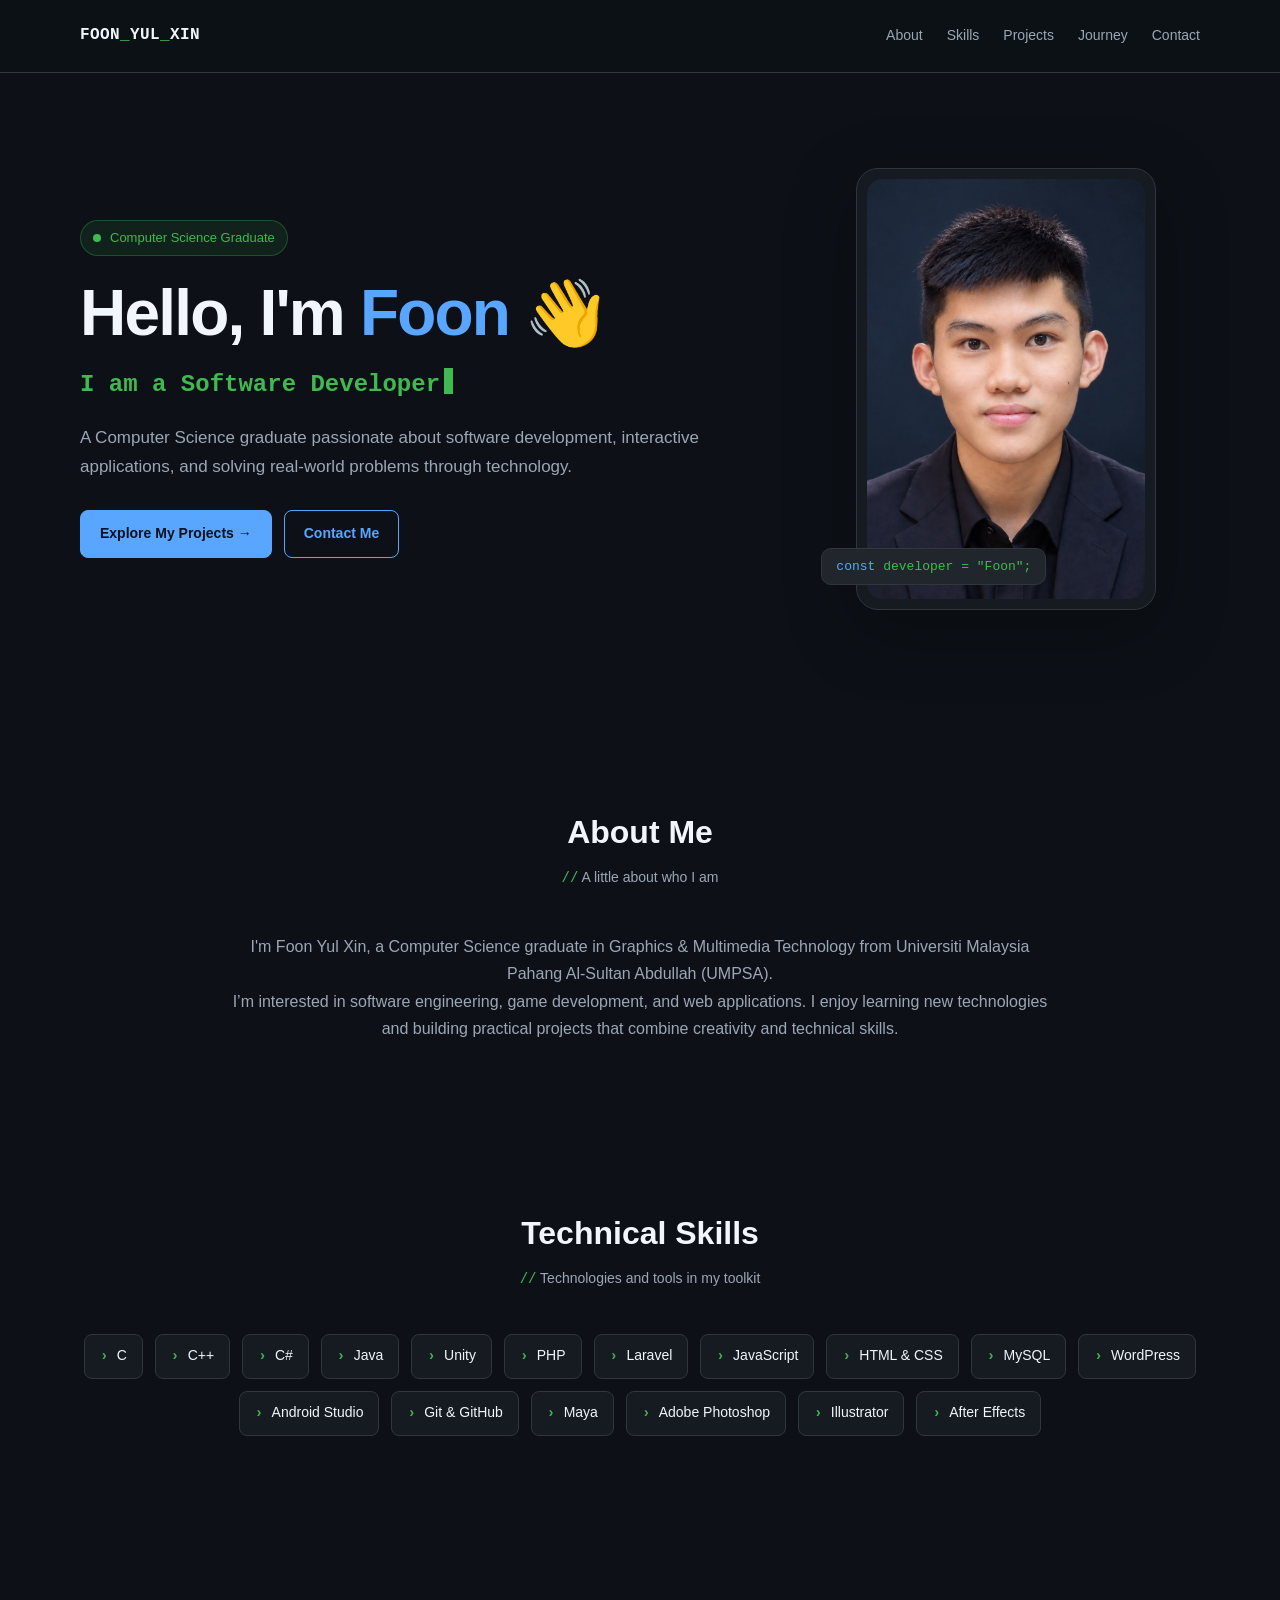
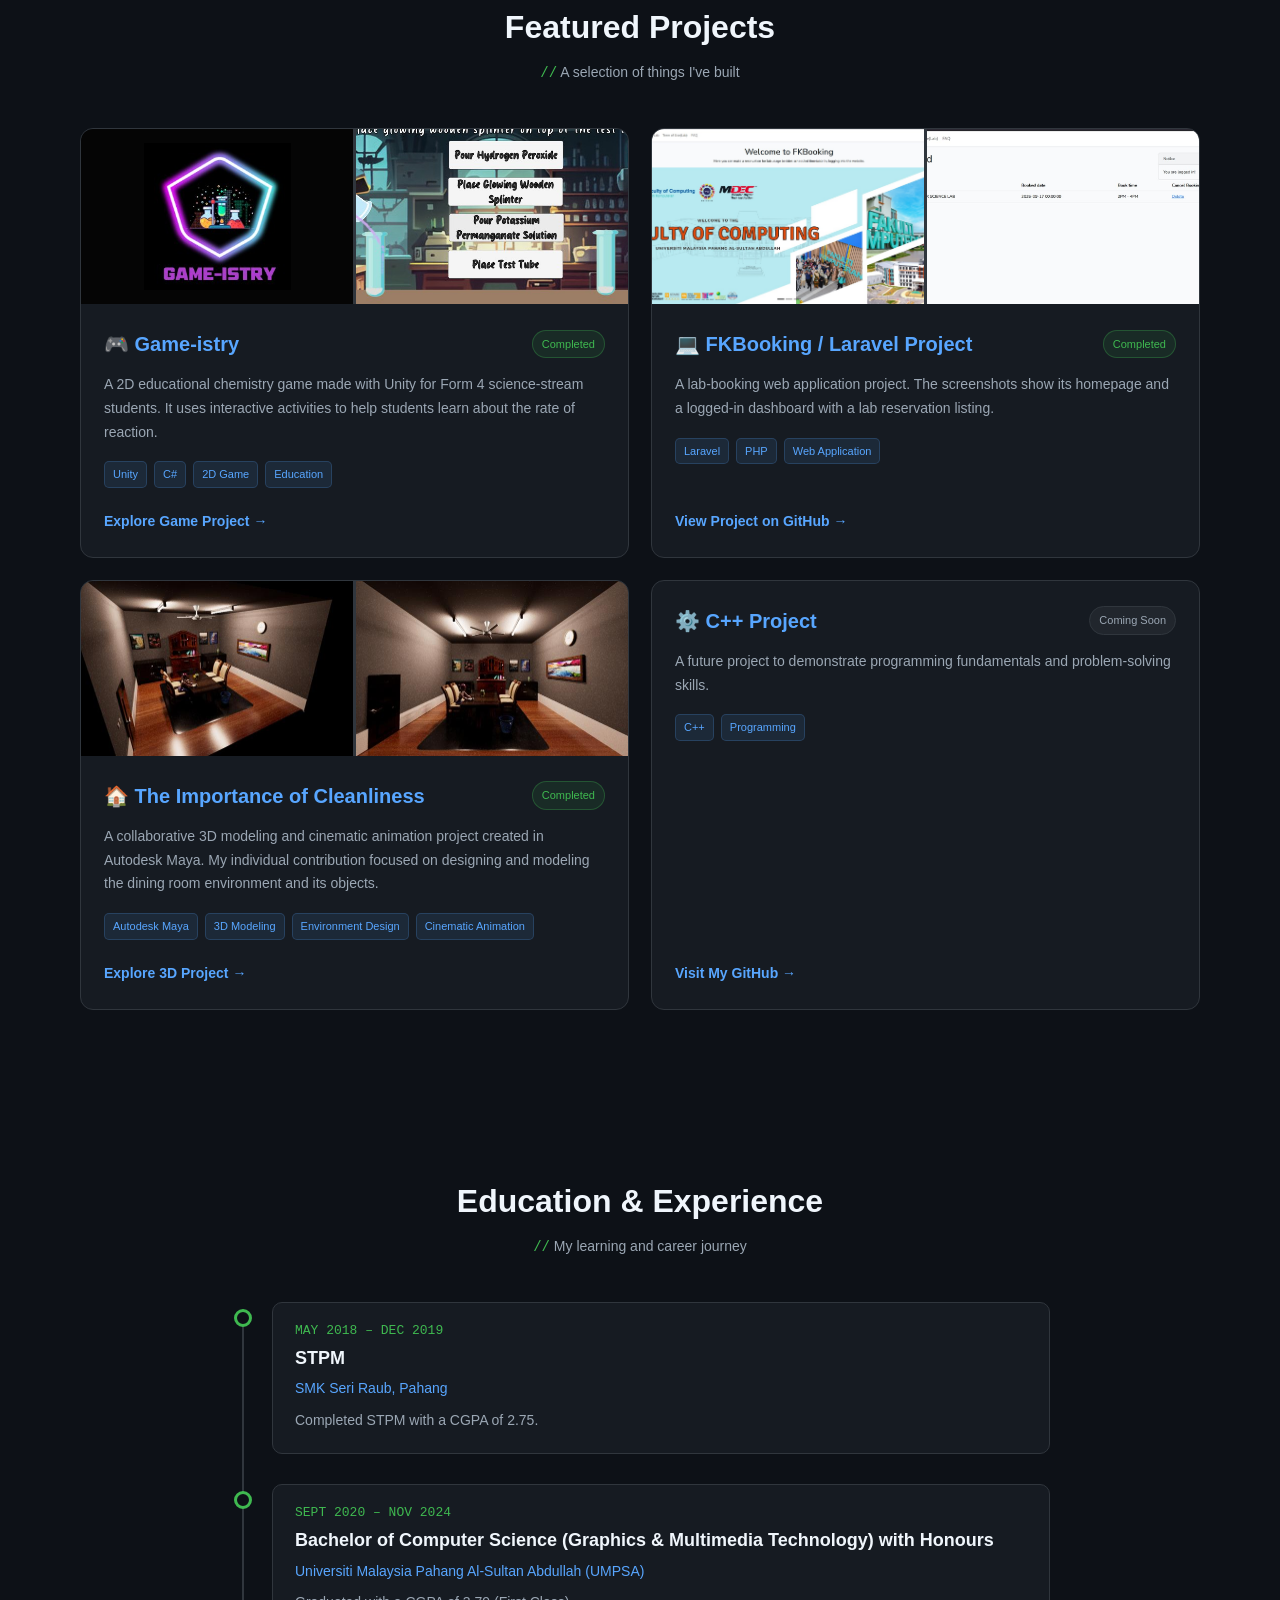
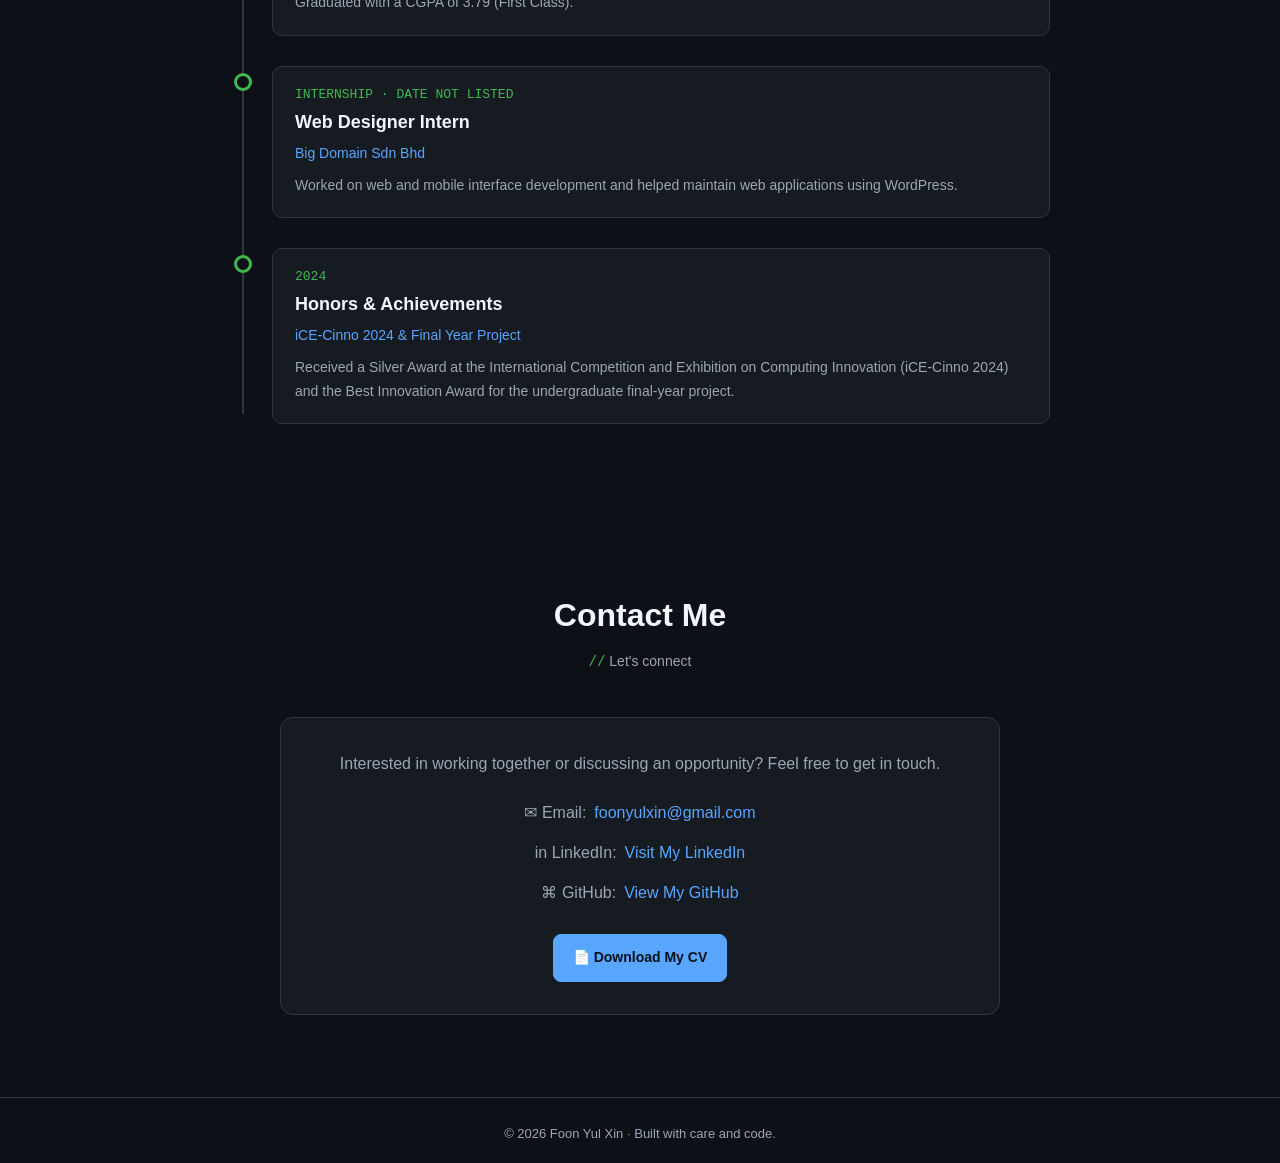
==== index.html @ 4bbe4301 "Add files via upload" ====
<!DOCTYPE html>
<html lang="en">
<head>
  <meta charset="UTF-8">
  <meta name="viewport" content="width=device-width, initial-scale=1.0">
  <meta name="description" content="Foon Yul Xin's portfolio: software development, web applications, and game development projects.">
  <meta name="theme-color" content="#0D1117">
  <title>Foon Yul Xin | Developer Portfolio</title>
  <link rel="stylesheet" href="styles.css">
</head>
<body>
<header>
  <div class="wrap nav">
    <a class="logo" href="#home">FOON<span>_</span>YUL<span>_</span>XIN</a>
    <nav aria-label="Main navigation">
      <a href="#about">About</a><a href="#skills">Skills</a><a href="#projects">Projects</a><a href="#journey">Journey</a><a href="#contact">Contact</a>
    </nav>
  </div>
</header>

<main>
  <section class="hero" id="home">
    <div class="wrap hero-grid">
      <div>
        <div class="eyebrow"><span class="pulse"></span> Computer Science Graduate</div>
        <h1>Hello, I'm <span class="blue">Foon</span> 👋</h1>
        <div class="role-line">I am a <span id="typedRole">Software Developer</span><span class="cursor" aria-hidden="true"></span></div>
        <p class="intro">A Computer Science graduate passionate about software development, interactive applications, and solving real-world problems through technology.</p>
        <div class="actions">
          <a class="btn" href="#projects">Explore My Projects →</a>
          <a class="btn secondary" href="#contact">Contact Me</a>
        </div>
      </div>
      <div class="portrait-wrap">
        <div class="portrait-frame">
          <img class="portrait" src="assets/profile.png" alt="Professional portrait of Foon Yul Xin" width="800" height="1000">
        </div>
        <div class="portrait-caption"> <span class="code-keyword">const</span> developer = "Foon";</div>
      </div>
    </div>
  </section>

  <section id="about">
    <div class="wrap">
      <div class="section-head"><h2>About Me</h2><p><span>//</span> A little about who I am</p></div>
      <div class="about-box">
        <p>I'm Foon Yul Xin, a Computer Science graduate in Graphics & Multimedia Technology from Universiti Malaysia Pahang Al-Sultan Abdullah (UMPSA).</p>
        <p>I’m interested in software engineering, game development, and web applications. I enjoy learning new technologies and building practical projects that combine creativity and technical skills.</p>
      </div>
    </div>
  </section>

  <section id="skills">
    <div class="wrap">
      <div class="section-head"><h2>Technical Skills</h2><p><span>//</span> Technologies and tools in my toolkit</p></div>
      <div class="skills">
        <span class="skill">C</span><span class="skill">C++</span><span class="skill">C#</span><span class="skill">Java</span>
        <span class="skill">Unity</span><span class="skill">PHP</span><span class="skill">Laravel</span><span class="skill">JavaScript</span>
        <span class="skill">HTML &amp; CSS</span><span class="skill">MySQL</span><span class="skill">WordPress</span>
        <span class="skill">Android Studio</span><span class="skill">Git &amp; GitHub</span><span class="skill">Maya</span>
        <span class="skill">Adobe Photoshop</span><span class="skill">Illustrator</span><span class="skill">After Effects</span>
      </div>
    </div>
  </section>

  <section id="projects">
    <div class="wrap">
      <div class="section-head"><h2>Featured Projects</h2><p><span>//</span> A selection of things I've built</p></div>
      <div class="projects">
        <article class="project">
          <div class="gallery">
            <img class="logo-shot" src="assets/gameistry-logo.png" alt="Game-istry project logo" loading="lazy">
            <img src="assets/gameistry-gameplay.png" alt="Gameistry chemistry experiment gameplay" loading="lazy">
          </div>
          <div class="project-body">
            <div class="project-top"><h3>🎮 Game-istry</h3><span class="badge done">Completed</span></div>
            <p>A 2D educational chemistry game made with Unity for Form 4 science-stream students. It uses interactive activities to help students learn about the rate of reaction.</p>
            <div class="tags"><span>Unity</span><span>C#</span><span>2D Game</span><span>Education</span></div>
            <a class="project-link" href="gameistry.html">Explore Game Project →</a>
          </div>
        </article>

        <article class="project">
          <div class="gallery">
            <img src="assets/fkbooking-home.png" alt="FKBooking website homepage" loading="lazy">
            <img src="assets/fkbooking-dashboard.png" alt="FKBooking user dashboard and lab booking table" loading="lazy">
          </div>
          <div class="project-body">
            <div class="project-top"><h3>💻 FKBooking / Laravel Project</h3><span class="badge done">Completed</span></div>
            <p>A lab-booking web application project. The screenshots show its homepage and a logged-in dashboard with a lab reservation listing.</p>
            <div class="tags"><span>Laravel</span><span>PHP</span><span>Web Application</span></div>
            <a class="project-link" href="https://github.com/foonyx/Laravel-Project" target="_blank" rel="noopener noreferrer">View Project on GitHub →</a>
          </div>
        </article>

        <article class="project">
          <div class="gallery">
            <img src="assets/maya-dining-perspective.jpeg" alt="Perspective view of the 3D dining room environment" loading="lazy">
            <img src="assets/maya-dining-front.jpeg" alt="Front view of the 3D dining room environment" loading="lazy">
          </div>
          <div class="project-body">
            <div class="project-top"><h3>🏠 The Importance of Cleanliness</h3><span class="badge done">Completed</span></div>
            <p>A collaborative 3D modeling and cinematic animation project created in Autodesk Maya. My individual contribution focused on designing and modeling the dining room environment and its objects.</p>
            <div class="tags"><span>Autodesk Maya</span><span>3D Modeling</span><span>Environment Design</span><span>Cinematic Animation</span></div>
            <a class="project-link" href="maya.html">Explore 3D Project →</a>
          </div>
        </article>

        <article class="project">
          <div class="project-body">
            <div class="project-top"><h3>⚙️ C++ Project</h3><span class="badge planned">Coming Soon</span></div>
            <p>A future project to demonstrate programming fundamentals and problem-solving skills.</p>
            <div class="tags"><span>C++</span><span>Programming</span></div>
            <a class="project-link" href="https://github.com/foonyx" target="_blank" rel="noopener noreferrer">Visit My GitHub →</a>
          </div>
        </article>
      </div>
    </div>
  </section>

  <section id="journey">
    <div class="wrap">
      <div class="section-head"><h2>Education &amp; Experience</h2><p><span>//</span> My learning and career journey</p></div>
      <div class="timeline">
        <div class="timeline-item"><span class="timeline-dot"></span><div class="timeline-card">
          <div class="timeline-date">MAY 2018 – DEC 2019</div><h3>STPM</h3><div class="place">SMK Seri Raub, Pahang</div><p>Completed STPM with a CGPA of 2.75.</p>
        </div></div>
        <div class="timeline-item"><span class="timeline-dot"></span><div class="timeline-card">
          <div class="timeline-date">SEPT 2020 – NOV 2024</div><h3>Bachelor of Computer Science (Graphics &amp; Multimedia Technology) with Honours</h3><div class="place">Universiti Malaysia Pahang Al-Sultan Abdullah (UMPSA)</div><p>Graduated with a CGPA of 3.79 (First Class).</p>
        </div></div>
        <div class="timeline-item"><span class="timeline-dot"></span><div class="timeline-card">
          <div class="timeline-date">INTERNSHIP · DATE NOT LISTED</div><h3>Web Designer Intern</h3><div class="place">Big Domain Sdn Bhd</div><p>Worked on web and mobile interface development and helped maintain web applications using WordPress.</p>
        </div></div>
        <div class="timeline-item"><span class="timeline-dot"></span><div class="timeline-card">
          <div class="timeline-date">2024</div><h3>Honors &amp; Achievements</h3><div class="place">iCE-Cinno 2024 &amp; Final Year Project</div><p>Received a Silver Award at the International Competition and Exhibition on Computing Innovation (iCE-Cinno 2024) and the Best Innovation Award for the undergraduate final-year project.</p>
        </div></div>
      </div>
    </div>
  </section>

  <section id="contact">
    <div class="wrap">
      <div class="section-head"><h2>Contact Me</h2><p><span>//</span> Let's connect</p></div>
      <div class="contact-card">
        <p>Interested in working together or discussing an opportunity? Feel free to get in touch.</p>
        <div class="contact-list">
          <p><span class="contact-label">✉ Email:</span><a href="mailto:foonyulxin@gmail.com">foonyulxin@gmail.com</a></p>
          <p><span class="contact-label">in LinkedIn:</span><a href="https://www.linkedin.com/in/foon-yul-xin-049302252/" target="_blank" rel="noopener noreferrer">Visit My LinkedIn</a></p>
          <p><span class="contact-label">⌘ GitHub:</span><a href="https://github.com/foonyx" target="_blank" rel="noopener noreferrer">View My GitHub</a></p>
        </div>
        <a href="Foon-Yul-Xin-CV.pdf" class="btn" download>📄 Download My CV</a>
      </div>
    </div>
  </section>
</main>

<footer><p>© 2026 Foon Yul Xin <span>·</span> Built with care and code.</p></footer>
<button id="topBtn" aria-label="Back to top" title="Back to top">↑</button>

<script src="script.js" defer></script>
</body>
</html>
---- styles.css ----
:root {
      --bg: #0D1117; --card: #161B22; --panel: #21262D; --border: #30363D;
      --text: #F0F6FC; --muted: #9BA7B4; --blue: #58A6FF; --green: #3FB950;
      --blue-soft: rgba(88,166,255,.10); --green-soft: rgba(63,185,80,.10);
    }
    * { margin: 0; padding: 0; box-sizing: border-box; }
    html { scroll-behavior: smooth; scroll-padding-top: 90px; }
    body { font-family: Inter, "Segoe UI", Arial, sans-serif; background: var(--bg); color: var(--text); line-height: 1.7; }
    a { color: var(--blue); }
    a:focus-visible, button:focus-visible { outline: 2px solid var(--blue); outline-offset: 4px; }
    .wrap { width: min(1120px, 88%); margin: 0 auto; }
    header { position: sticky; top: 0; z-index: 20; background: rgba(13,17,23,.94); backdrop-filter: blur(12px); border-bottom: 1px solid var(--border); }
    .nav { min-height: 72px; display: flex; align-items: center; justify-content: space-between; gap: 24px; }
    .logo { color: var(--text); text-decoration: none; font-family: Consolas, monospace; font-weight: 800; letter-spacing: .4px; }
    .logo span { color: var(--green); }
    nav { display: flex; gap: 24px; flex-wrap: wrap; }
    nav a { text-decoration: none; color: var(--muted); font-size: 14px; }
    nav a:hover { color: var(--blue); }
    section { padding: 82px 0; }
    .hero { padding: 72px 0 90px; min-height: 650px; display: flex; align-items: center; }
    .hero-grid { display: grid; grid-template-columns: 1.4fr .8fr; gap: 55px; align-items: center; }
    .eyebrow { display: inline-flex; align-items: center; gap: 9px; color: var(--green); border: 1px solid rgba(63,185,80,.3); background: var(--green-soft); padding: 6px 12px; border-radius: 999px; font-size: 13px; margin-bottom: 22px; }
    .pulse { width: 8px; height: 8px; border-radius: 50%; background: var(--green); }
    h1 { font-size: clamp(38px, 6vw, 64px); line-height: 1.12; letter-spacing: -1.8px; margin-bottom: 18px; }
    h1 .blue { color: var(--blue); }
    .role-line { font: 600 clamp(18px, 2.4vw, 24px) Consolas, monospace; color: var(--green); min-height: 38px; margin-bottom: 18px; }
    .cursor { display: inline-block; width: 9px; height: 1.1em; background: var(--green); vertical-align: -3px; margin-left: 4px; animation: blink 1s steps(2, start) infinite; }
    @keyframes blink { to { visibility: hidden; } }
    .intro { color: var(--muted); max-width: 620px; font-size: 17px; margin-bottom: 28px; }
    .actions { display: flex; flex-wrap: wrap; gap: 12px; }
    .btn { display: inline-flex; align-items: center; justify-content: center; padding: 11px 19px; border-radius: 8px; border: 1px solid var(--blue); background: var(--blue); color: #08111D; text-decoration: none; font-weight: 700; font-size: 14px; transition: transform .2s, background .2s; }
    .btn:hover { transform: translateY(-3px); background: #79C0FF; }
    .btn.secondary { background: transparent; color: var(--blue); }
    .btn.secondary:hover { background: var(--blue-soft); }
    .portrait-wrap { justify-self: center; position: relative; width: min(100%, 300px); }
    .portrait-frame { border: 1px solid var(--border); background: var(--card); border-radius: 22px; padding: 10px; box-shadow: 0 20px 70px rgba(0,0,0,.3); }
    .portrait { display: block; width: 100%; height: 420px; object-fit: cover; object-position: center 25%; border-radius: 15px; }
    .portrait-caption { position: absolute; bottom: 25px; left: -35px; background: var(--panel); border: 1px solid var(--border); border-radius: 10px; padding: 10px 14px; color: var(--green); font: 13px Consolas, monospace; }
    .section-head { text-align: center; margin-bottom: 42px; }
    .section-head h2 { font-size: 32px; margin-bottom: 7px; }
    .section-head p { color: var(--muted); font-size: 14px; }
    .section-head span { color: var(--green); font-family: Consolas, monospace; }
    .about-box { max-width: 820px; margin: auto; text-align: center; color: var(--muted); font-size: 16px; }
    .skills { display: flex; flex-wrap: wrap; justify-content: center; gap: 12px; }
    .skill { background: var(--card); border: 1px solid var(--border); border-radius: 8px; padding: 9px 15px; font-size: 14px; }
    .skill::before { content: "› "; color: var(--green); font-family: Consolas, monospace; font-weight: bold; }
    .skill:hover { border-color: var(--blue); }
    .projects { display: grid; grid-template-columns: repeat(2, minmax(0,1fr)); gap: 22px; }
    .project { background: var(--card); border: 1px solid var(--border); border-radius: 13px; overflow: hidden; display: flex; flex-direction: column; transition: transform .25s, border-color .25s; }
    .project:hover { transform: translateY(-5px); border-color: var(--blue); }
    .gallery { display: grid; grid-template-columns: 1fr 1fr; gap: 3px; background: var(--border); }
    .gallery img { width: 100%; height: 175px; object-fit: cover; display: block; background: var(--panel); }
    .gallery.single img { grid-column: 1 / -1; height: 230px; object-fit: contain; }
    .gallery img.logo-shot { object-fit: contain; padding: 14px; background: #050505; }
    .project-body { padding: 23px; display: flex; flex-direction: column; flex: 1; }
    .project-top { display: flex; align-items: center; justify-content: space-between; gap: 12px; margin-bottom: 12px; }
    .project h3 { font-size: 20px; color: var(--blue); }
    .badge { font-size: 11px; white-space: nowrap; padding: 4px 9px; border-radius: 99px; }
    .done { color: var(--green); background: var(--green-soft); border: 1px solid rgba(63,185,80,.3); }
    .planned { color: var(--muted); background: var(--panel); border: 1px solid var(--border); }
    .project p { color: var(--muted); font-size: 14px; margin-bottom: 17px; }
    .tags { display: flex; flex-wrap: wrap; gap: 7px; margin-bottom: 22px; }
    .tags span { color: var(--blue); background: var(--blue-soft); border: 1px solid rgba(88,166,255,.2); padding: 3px 8px; border-radius: 5px; font-size: 11px; }
    .project-link { margin-top: auto; text-decoration: none; font-size: 14px; font-weight: 700; }
    .project-link:hover { color: #79C0FF; }
    .timeline { max-width: 820px; margin: auto; position: relative; }
    .timeline::before { content: ""; position: absolute; left: 12px; top: 10px; bottom: 10px; width: 2px; background: var(--border); }
    .timeline-item { position: relative; padding: 0 0 30px 42px; }
    .timeline-item:last-child { padding-bottom: 0; }
    .timeline-dot { position: absolute; left: 4px; top: 7px; width: 18px; height: 18px; background: var(--bg); border: 3px solid var(--green); border-radius: 50%; }
    .timeline-card { background: var(--card); border: 1px solid var(--border); border-radius: 10px; padding: 20px 22px; }
    .timeline-date { color: var(--green); font: 13px Consolas, monospace; margin-bottom: 5px; }
    .timeline-card h3 { font-size: 18px; margin-bottom: 4px; }
    .timeline-card .place { color: var(--blue); font-size: 14px; margin-bottom: 8px; }
    .timeline-card p { color: var(--muted); font-size: 14px; }
    .contact-card { max-width: 720px; margin: auto; padding: 32px; background: var(--card); border: 1px solid var(--border); border-radius: 13px; text-align: center; }
    .contact-card > p { color: var(--muted); margin-bottom: 22px; }
    .contact-list { display: grid; gap: 13px; margin-bottom: 28px; }
    .contact-list a { text-decoration: none; overflow-wrap: anywhere; }
    .contact-list a:hover { color: #79C0FF; }
    .contact-label { color: var(--muted); margin-right: 8px; }
    footer { border-top: 1px solid var(--border); text-align: center; color: var(--muted); padding: 25px; font-size: 13px; }
    footer span { color: var(--green); }
    #topBtn { position: fixed; right: 22px; bottom: 22px; width: 44px; height: 44px; border-radius: 10px; border: 1px solid var(--border); background: var(--panel); color: var(--blue); font-size: 21px; cursor: pointer; display: none; z-index: 15; }
    #topBtn.show { display: block; }
    @media (max-width: 760px) {
      .nav { padding: 15px 0; flex-direction: column; }
      nav { justify-content: center; gap: 15px; }
      .hero { min-height: 0; padding: 55px 0 70px; }
      .hero-grid { grid-template-columns: 1fr; gap: 35px; text-align: center; }
      .intro { margin-left: auto; margin-right: auto; }
      .actions { justify-content: center; }
      .portrait-wrap { width: min(70%, 290px); }
      .portrait { height: 360px; }
      .portrait-caption { left: -20px; }
      section { padding: 62px 0; }
      .projects { grid-template-columns: 1fr; }
    }
    @media (max-width: 480px) {
      .wrap { width: 90%; }
      h1 { letter-spacing: -1px; }
      .section-head h2 { font-size: 28px; }
      .gallery img { height: 125px; }
      .gallery.single img { height: 185px; }
      .project-body, .contact-card { padding: 20px; }
    }
    @media (prefers-reduced-motion: reduce) {
      html { scroll-behavior: auto; }
      *, *::before, *::after { animation-duration: .01ms !important; transition-duration: .01ms !important; }
    }


/* Small reusable text styles */
.code-keyword { color: var(--blue); }
.demo-link { margin-top: 12px; }


/* Game-istry project links */
.project-links { display: flex; align-items: center; flex-wrap: wrap; gap: 50px; }
.project-links .project-link { margin-top: 0; }
@media (max-width: 600px) { .project-links { gap: 15px; } }
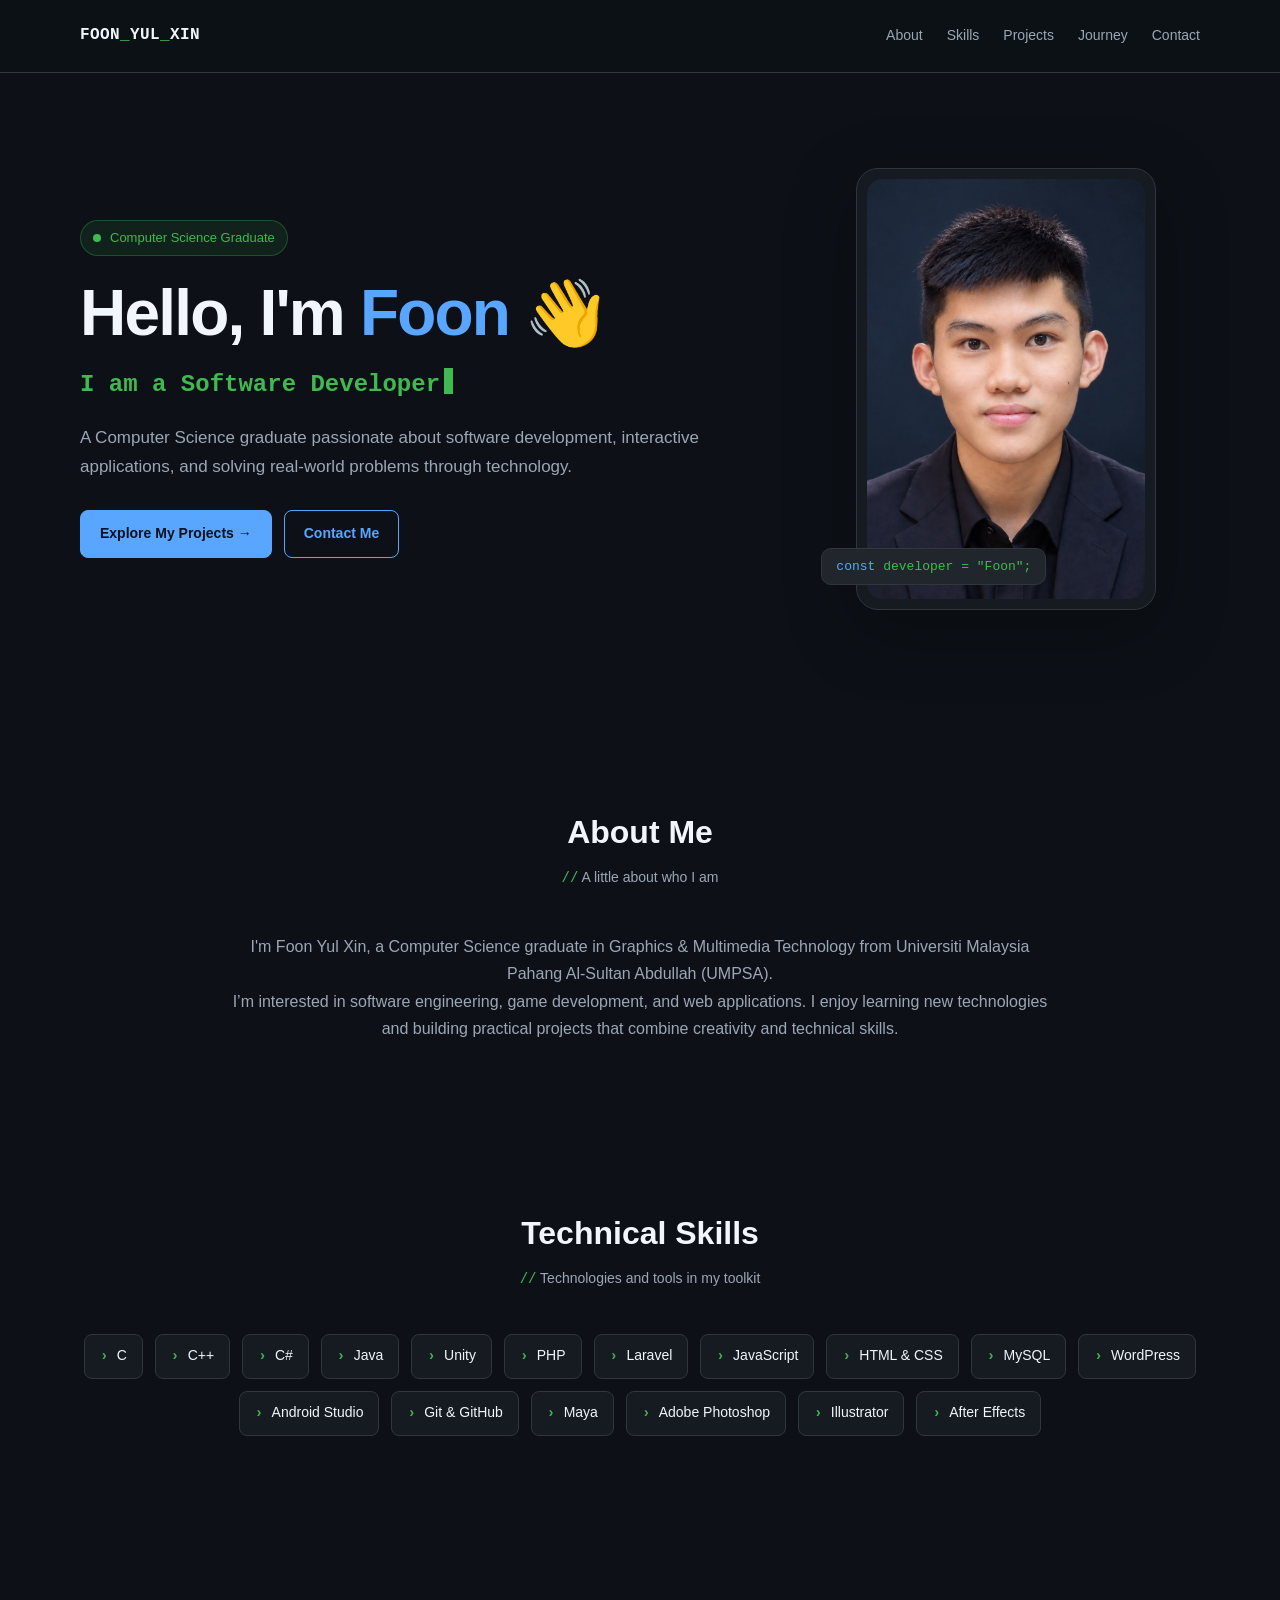
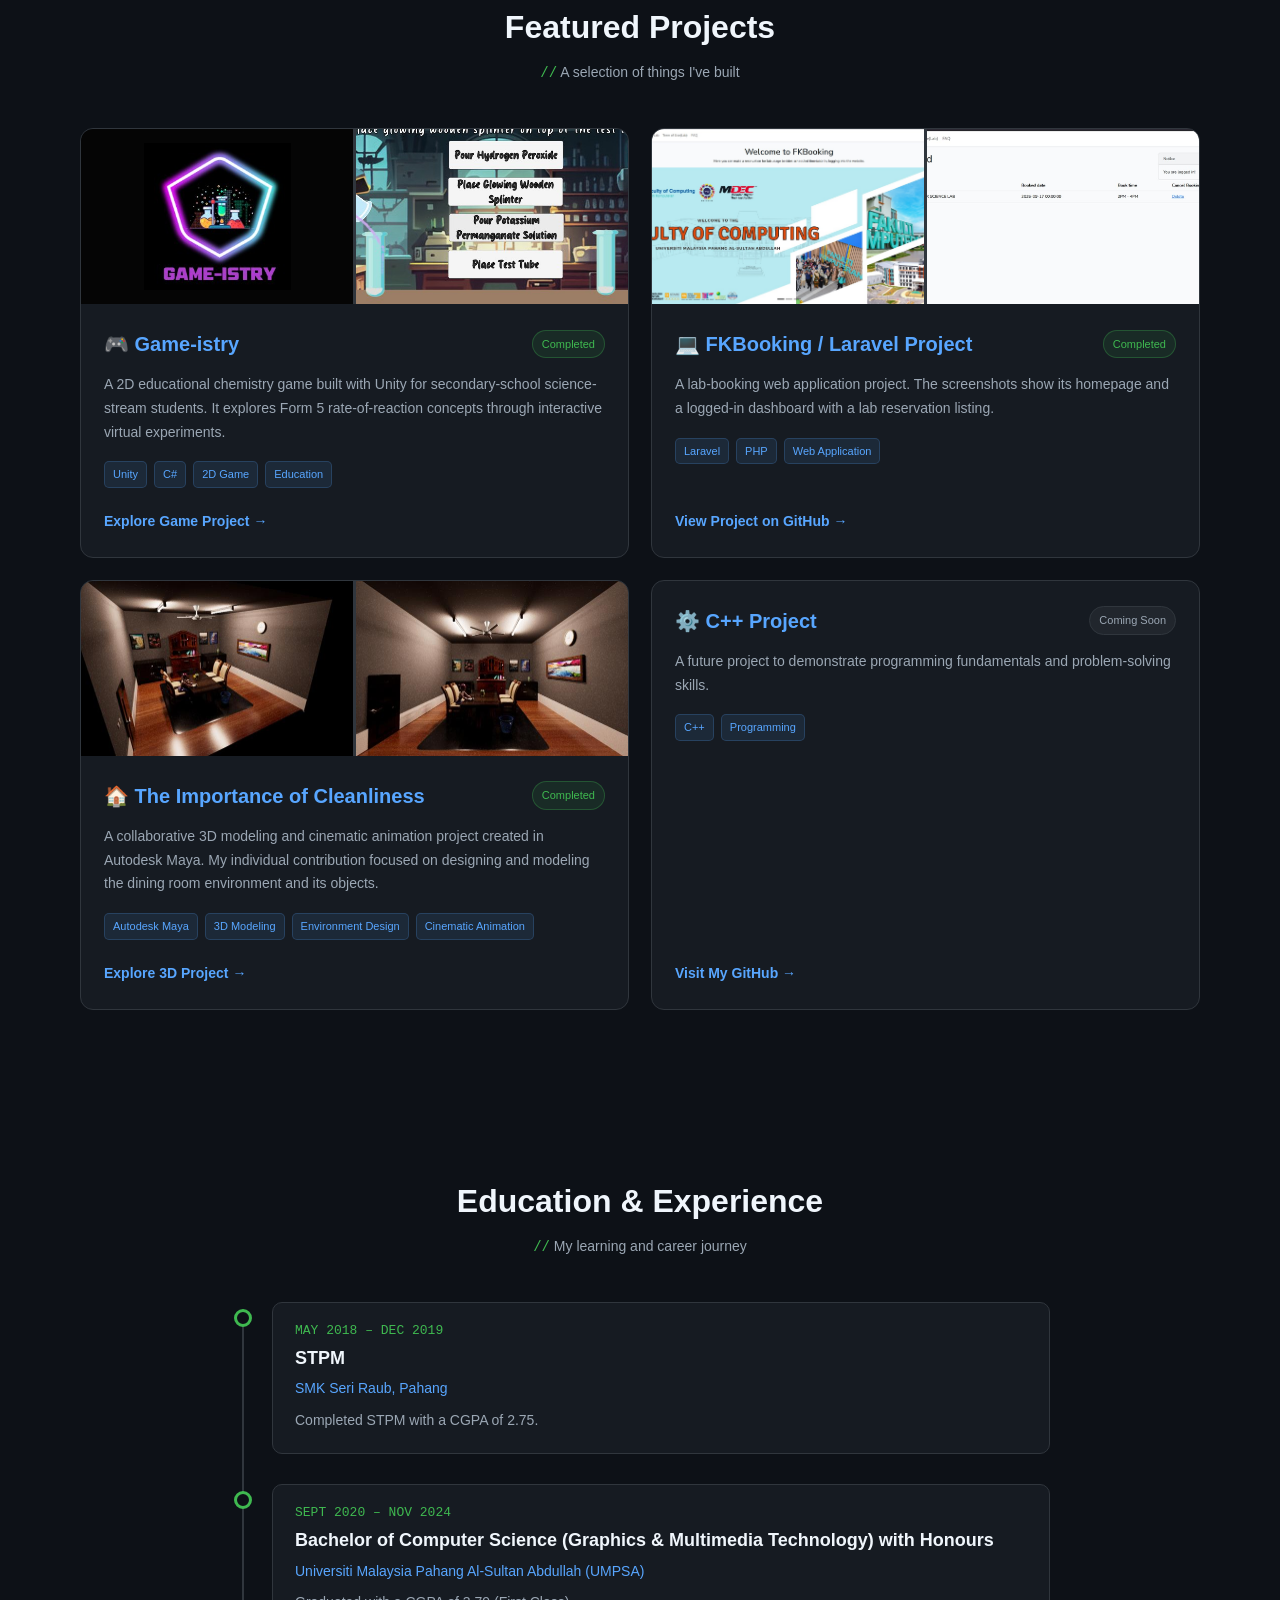
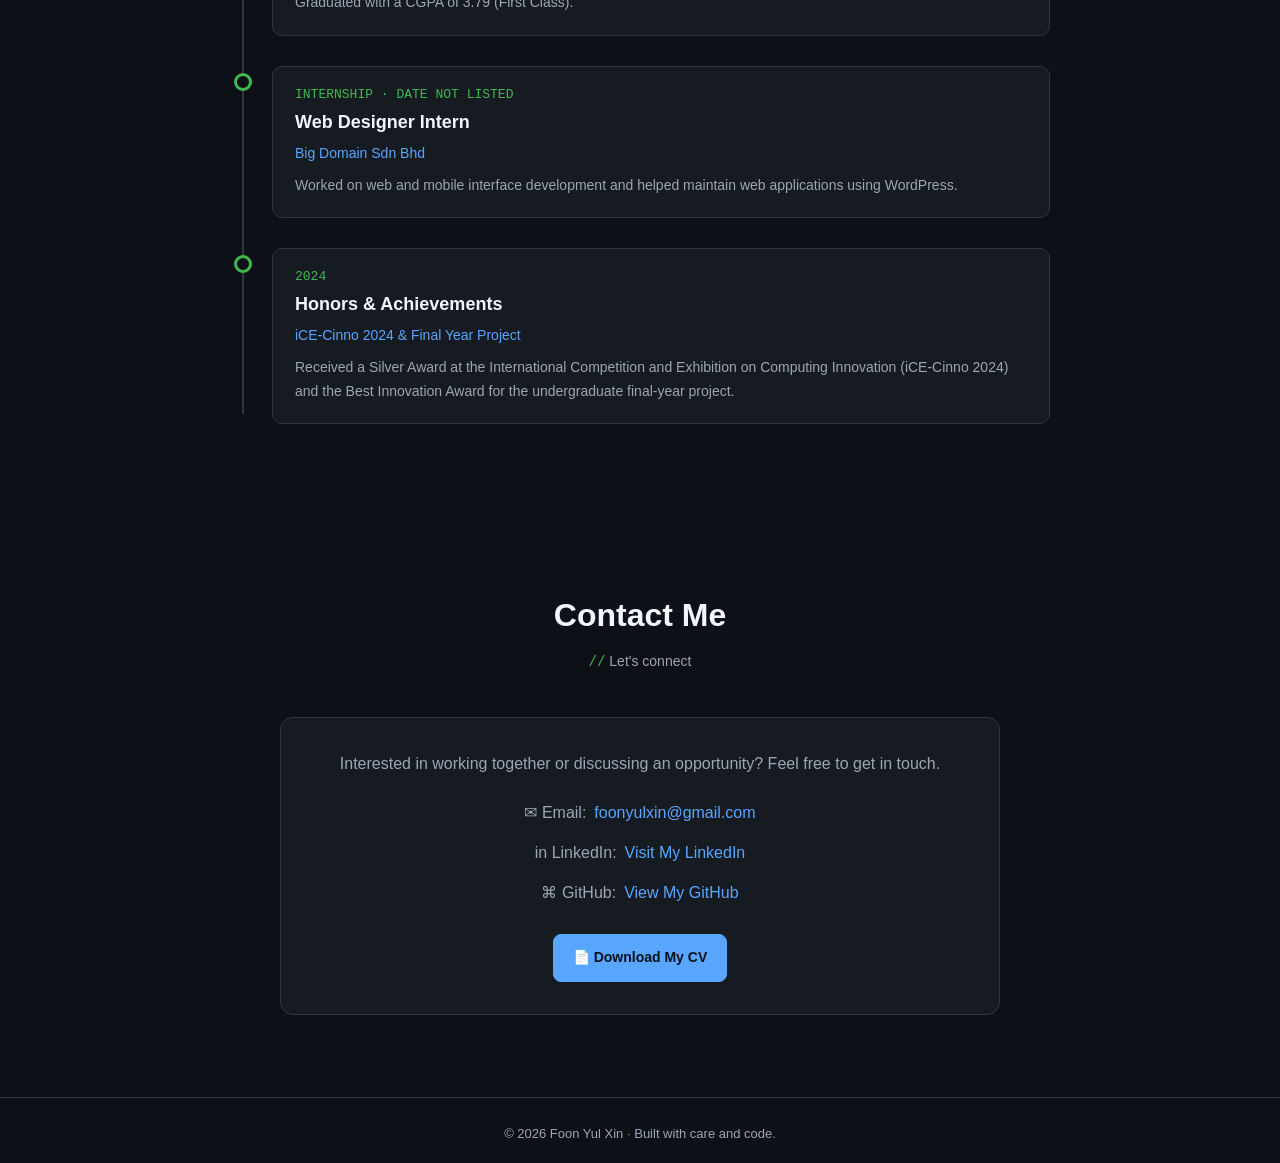
==== commit 7b83b525: "Add files via upload" ====
--- a/index.html
+++ b/index.html
@@ -74,7 +74,7 @@
           </div>
           <div class="project-body">
             <div class="project-top"><h3>🎮 Game-istry</h3><span class="badge done">Completed</span></div>
-            <p>A 2D educational chemistry game made with Unity for Form 4 science-stream students. It uses interactive activities to help students learn about the rate of reaction.</p>
+            <p>A 2D educational chemistry game built with Unity for secondary-school science-stream students. It explores Form 5 rate-of-reaction concepts through interactive virtual experiments.</p>
             <div class="tags"><span>Unity</span><span>C#</span><span>2D Game</span><span>Education</span></div>
             <a class="project-link" href="gameistry.html">Explore Game Project →</a>
           </div>
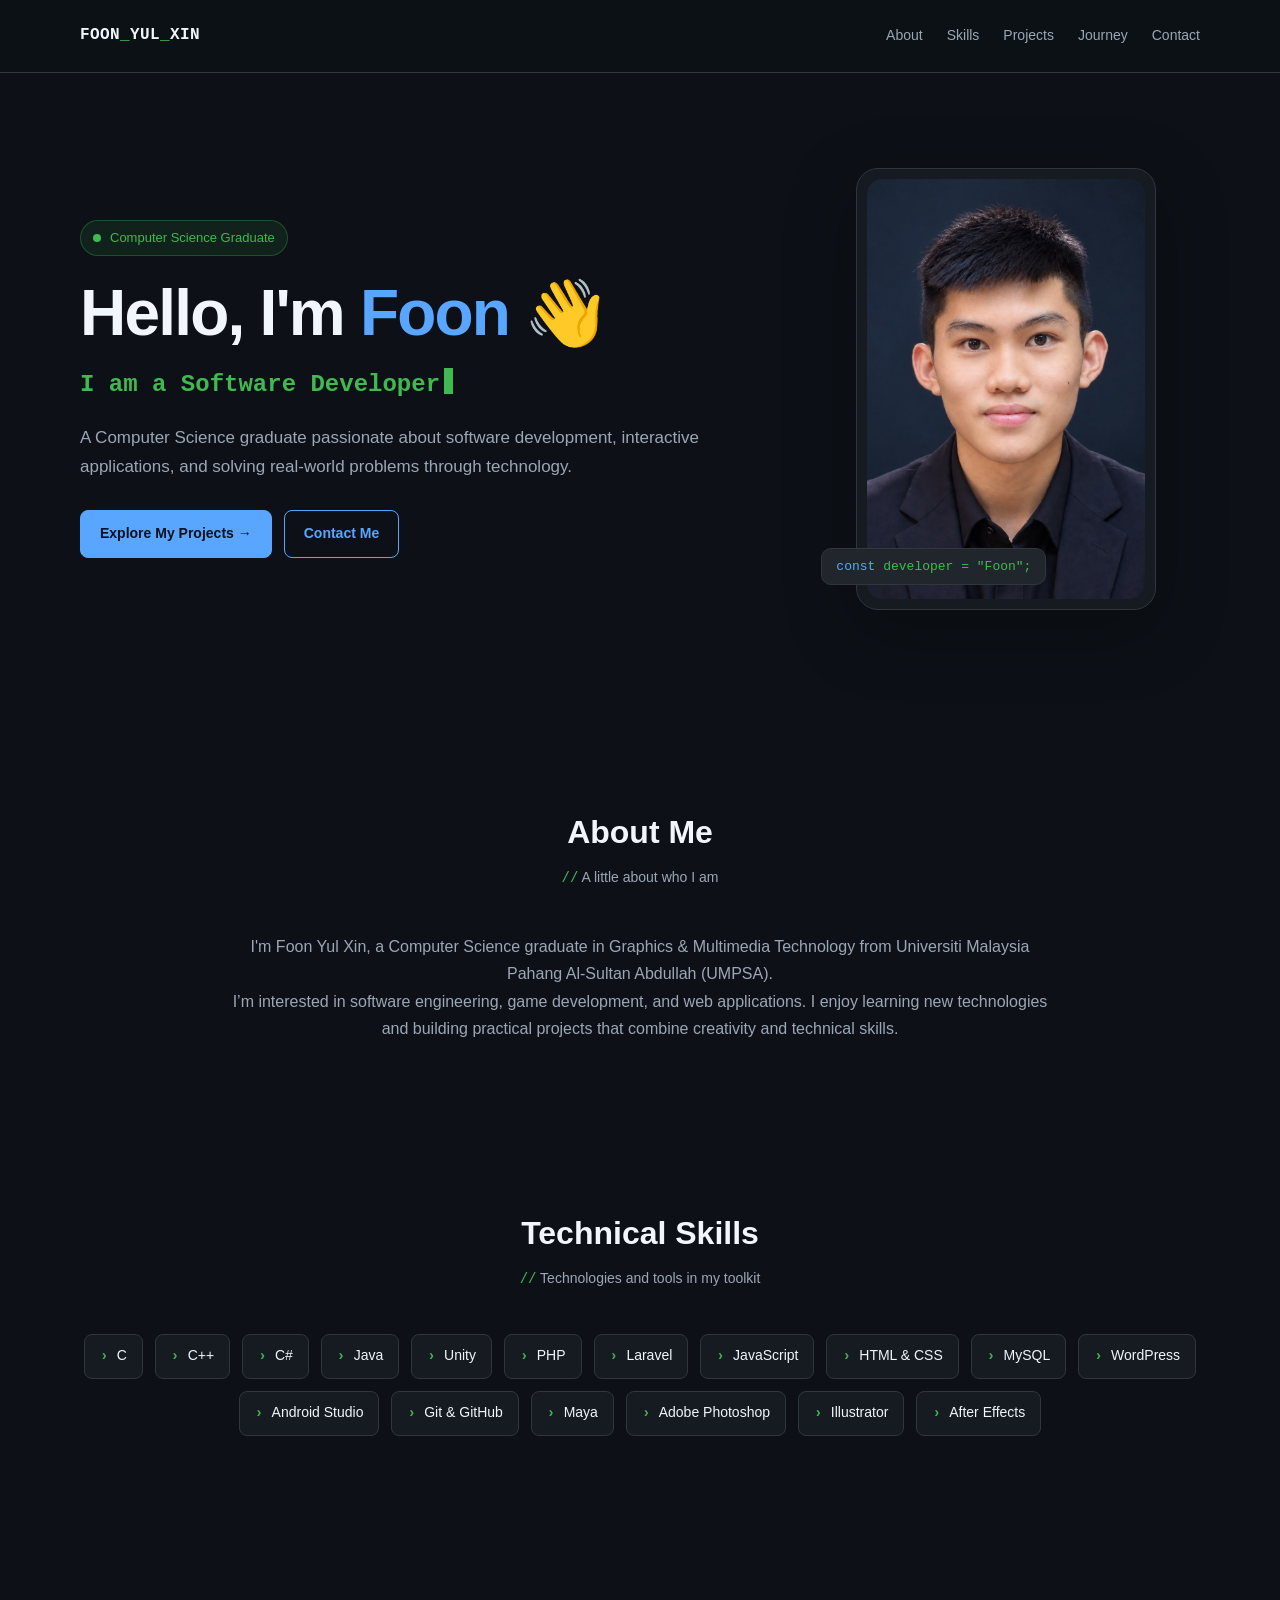
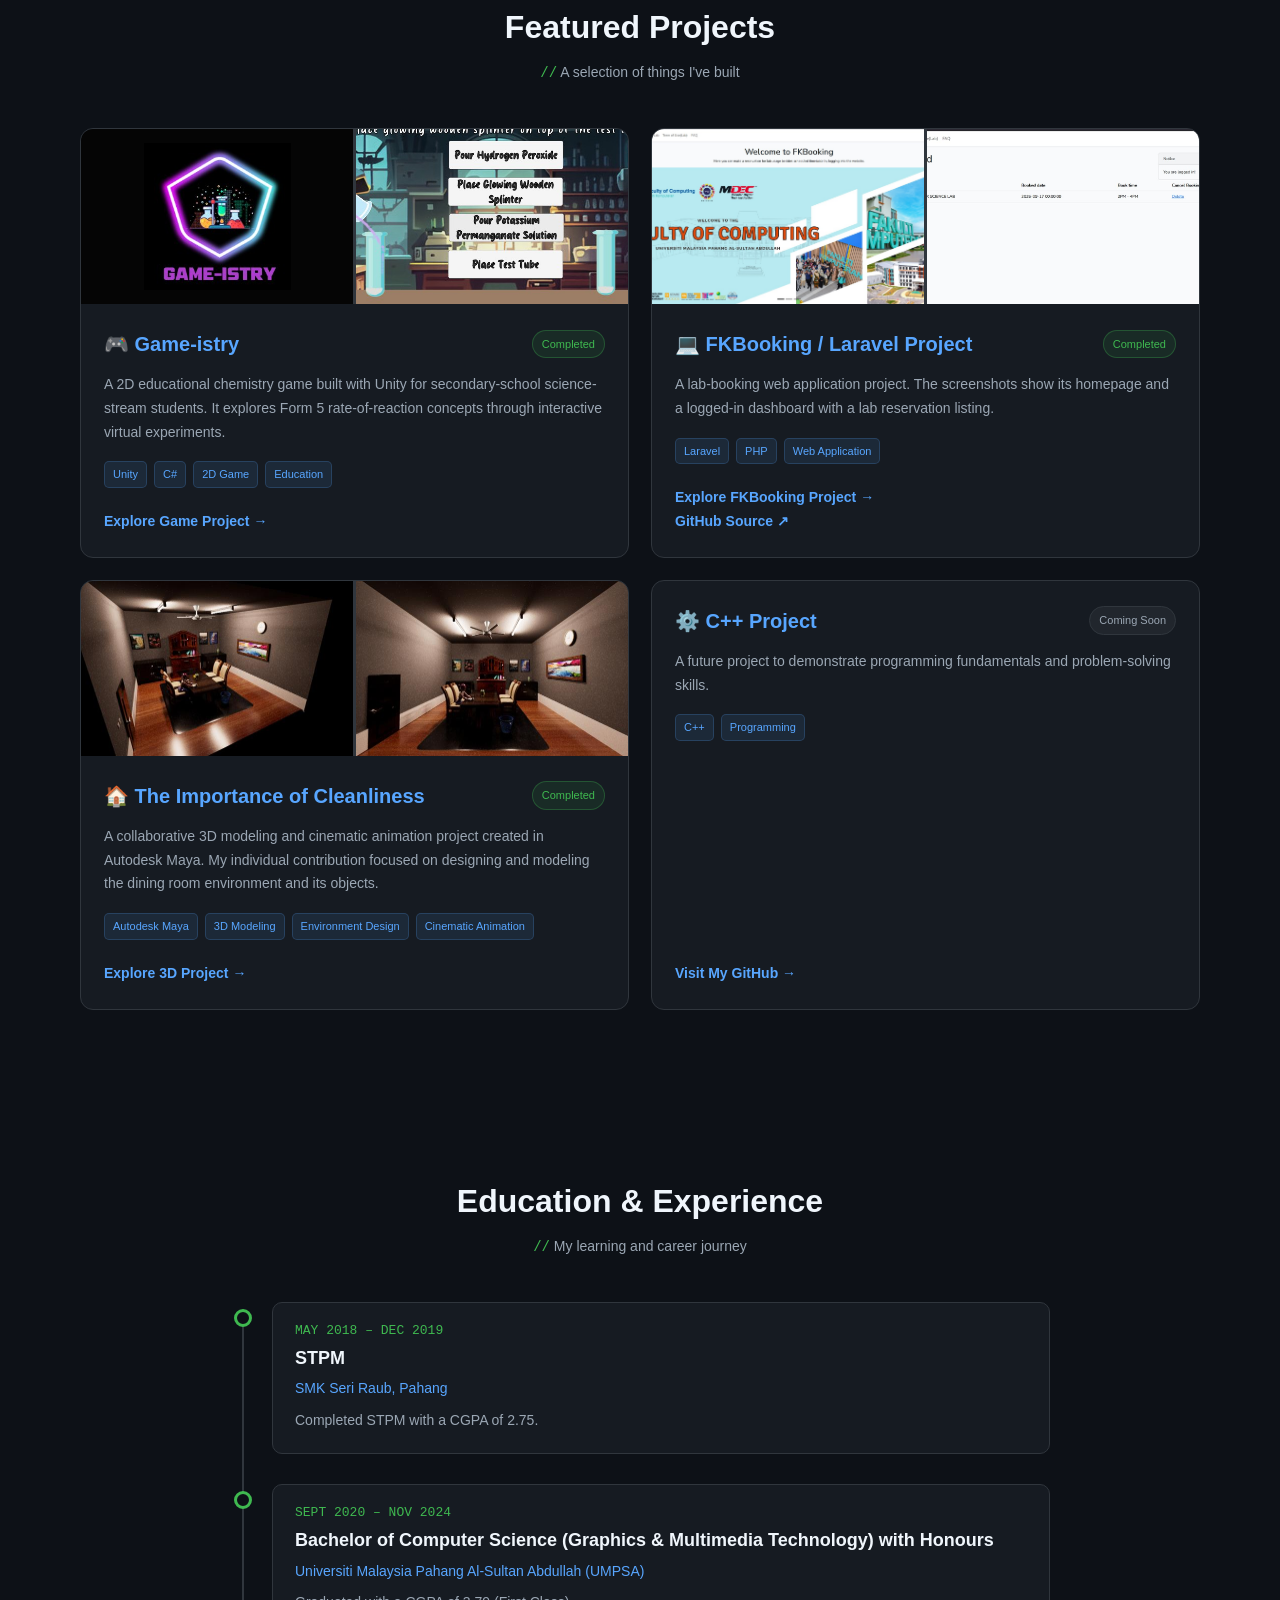
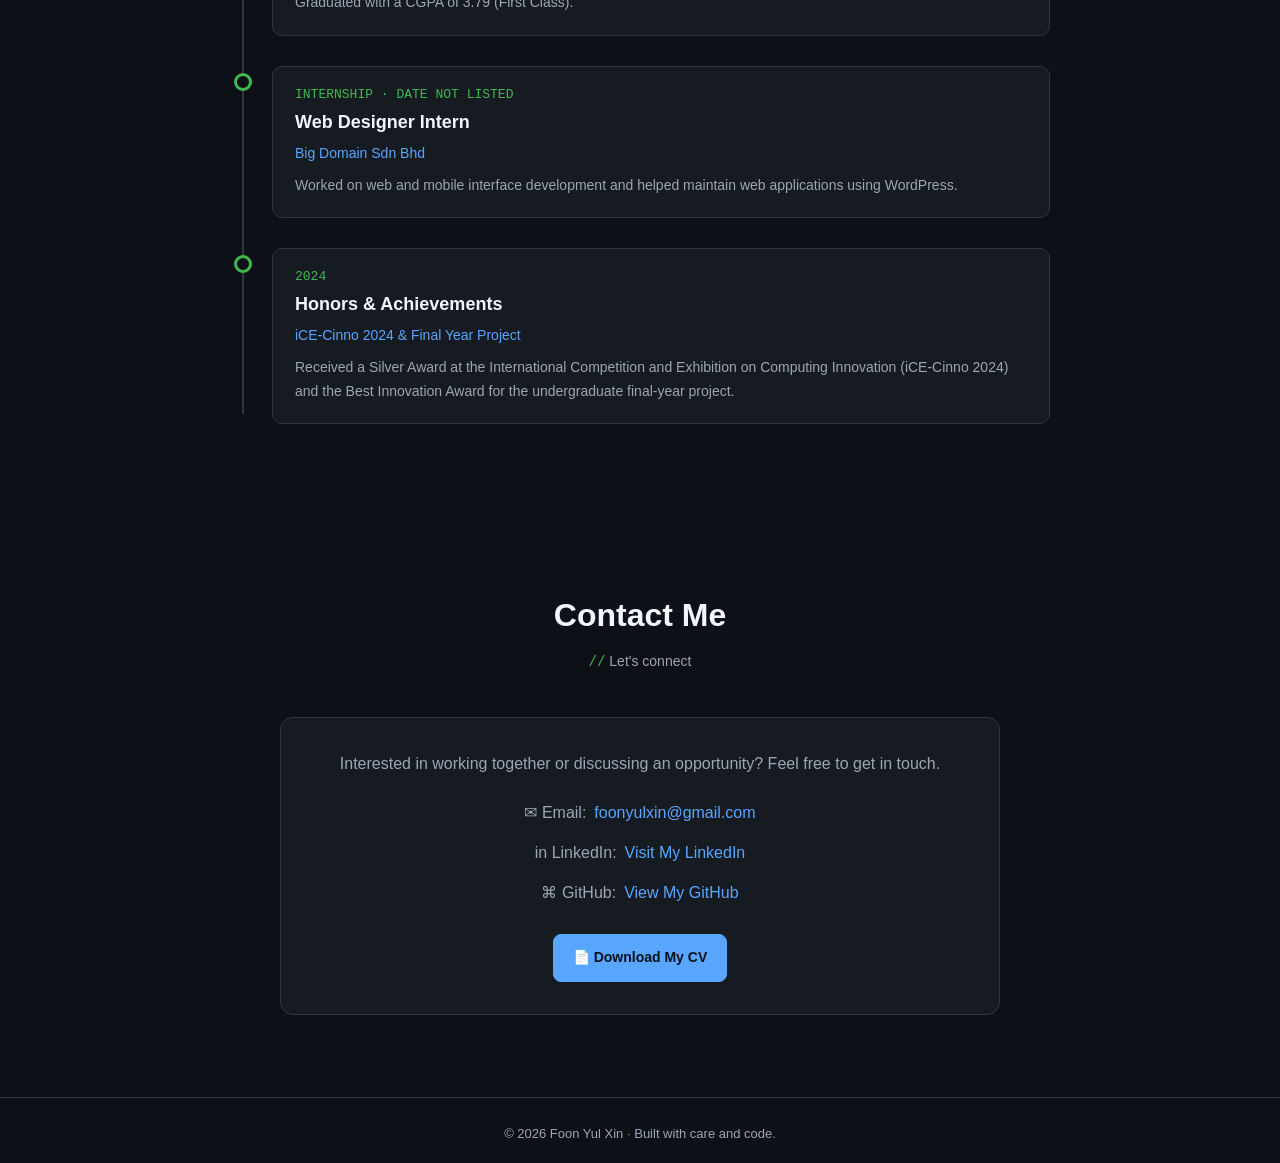
==== commit ba035d17: "Add files via upload" ====
--- a/index.html
+++ b/index.html
@@ -89,7 +89,7 @@
             <div class="project-top"><h3>💻 FKBooking / Laravel Project</h3><span class="badge done">Completed</span></div>
             <p>A lab-booking web application project. The screenshots show its homepage and a logged-in dashboard with a lab reservation listing.</p>
             <div class="tags"><span>Laravel</span><span>PHP</span><span>Web Application</span></div>
-            <a class="project-link" href="https://github.com/foonyx/Laravel-Project" target="_blank" rel="noopener noreferrer">View Project on GitHub →</a>
+            <a class="project-link" href="fkbooking.html">Explore FKBooking Project →</a> <a class="project-link" href="https://github.com/foonyx/Laravel-Project" target="_blank" rel="noopener noreferrer">GitHub Source ↗</a>
           </div>
         </article>
 
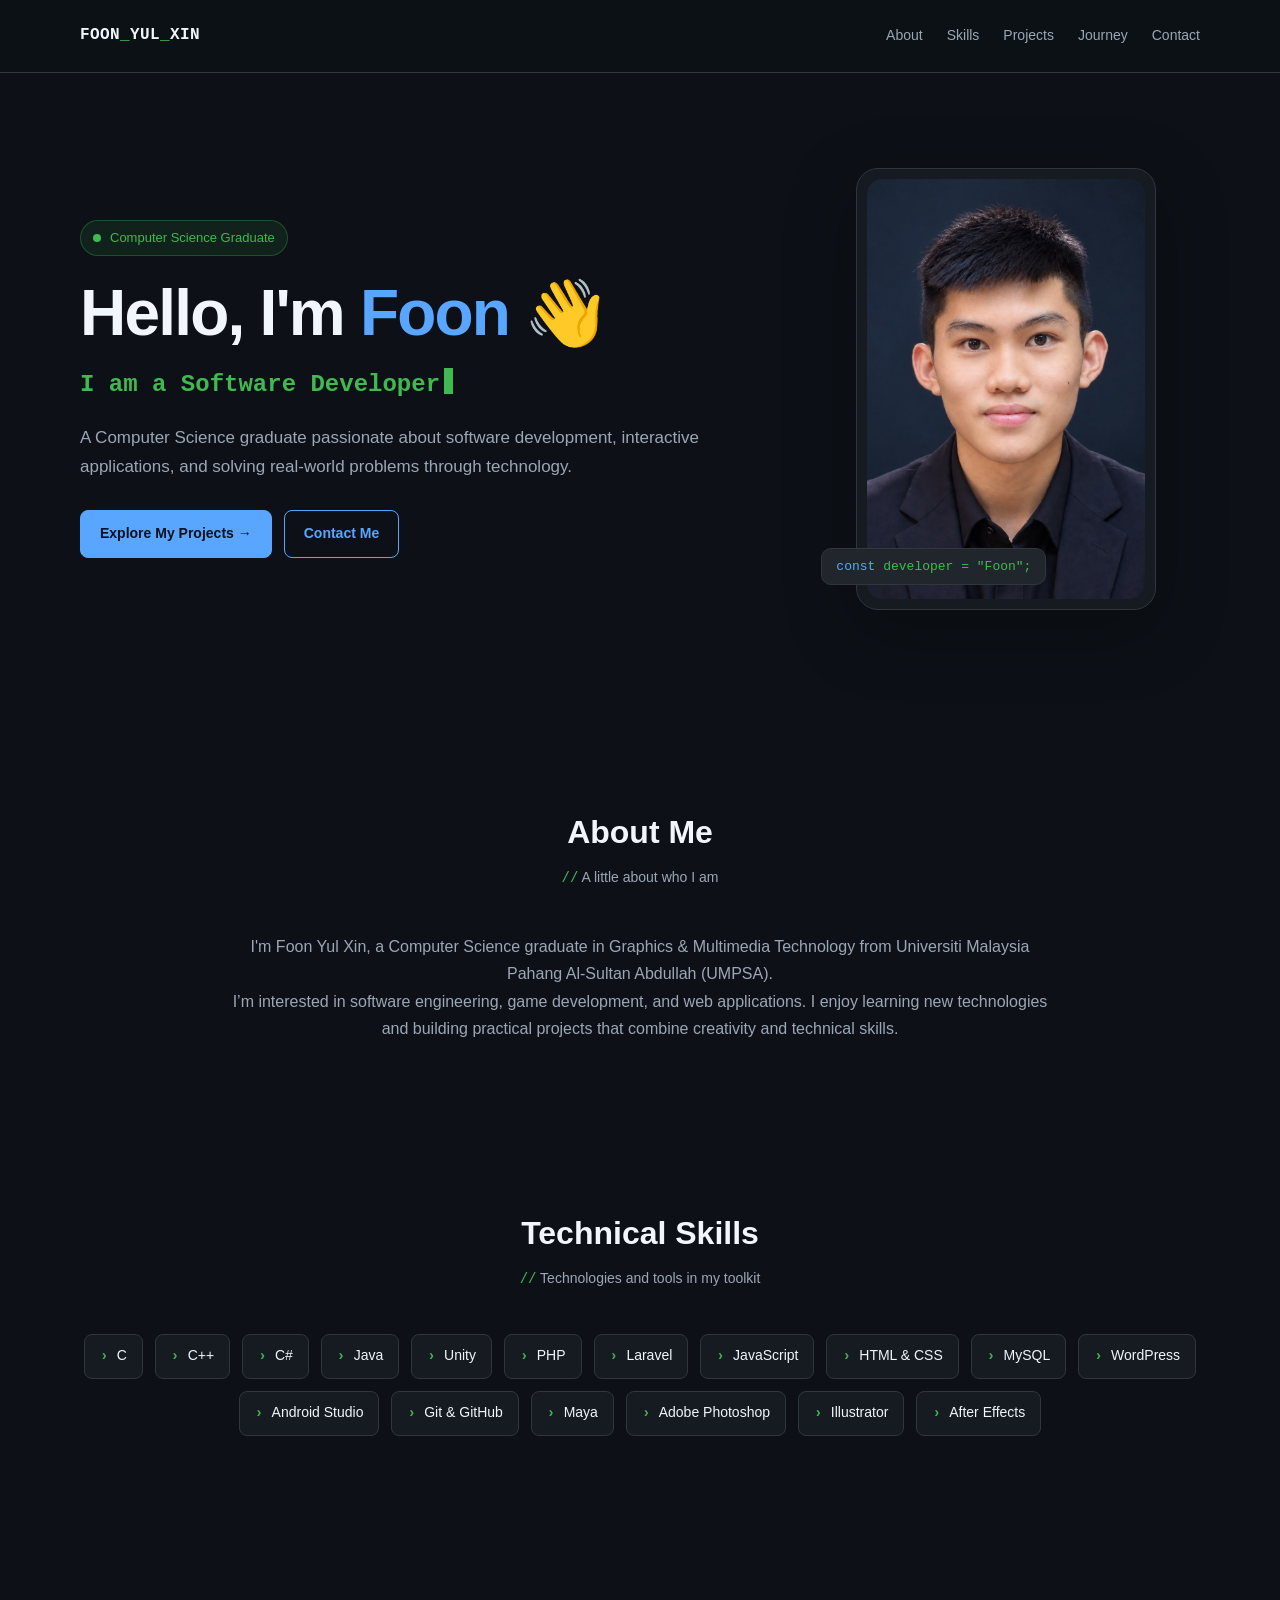
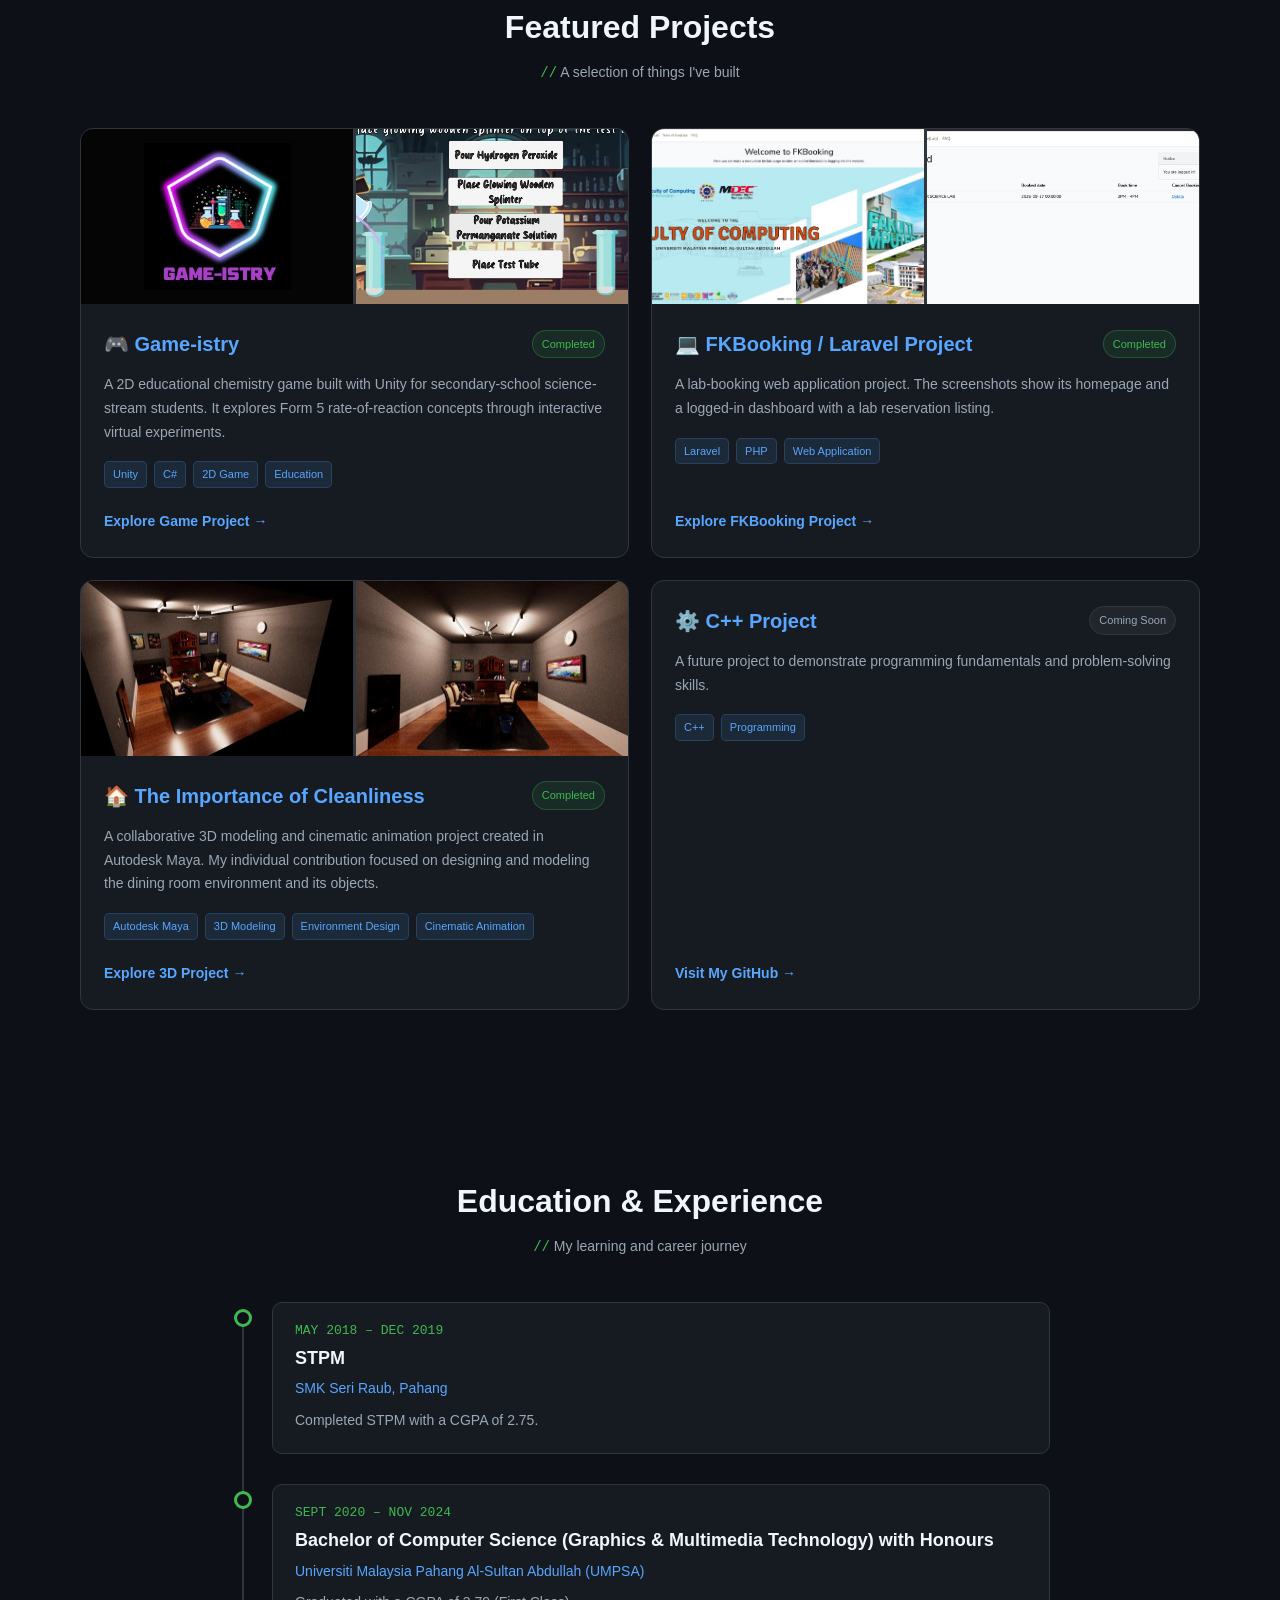
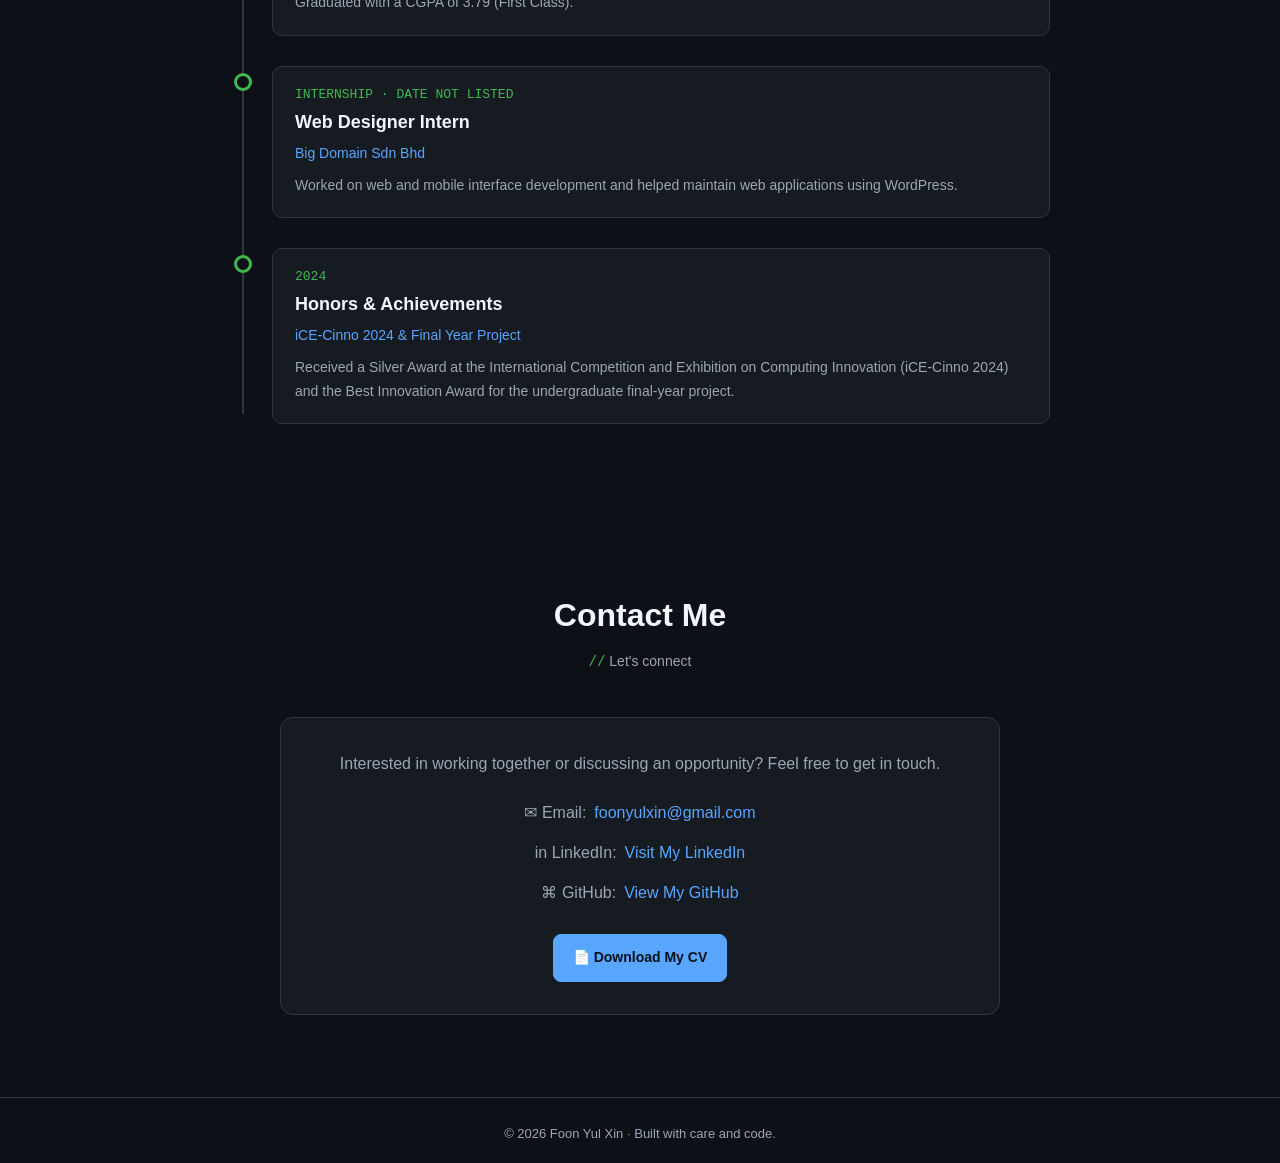
==== commit 62e9377b: "Fix HTML formatting for project links" ====
--- a/index.html
+++ b/index.html
@@ -89,7 +89,7 @@
             <div class="project-top"><h3>💻 FKBooking / Laravel Project</h3><span class="badge done">Completed</span></div>
             <p>A lab-booking web application project. The screenshots show its homepage and a logged-in dashboard with a lab reservation listing.</p>
             <div class="tags"><span>Laravel</span><span>PHP</span><span>Web Application</span></div>
-            <a class="project-link" href="fkbooking.html">Explore FKBooking Project →</a> <a class="project-link" href="https://github.com/foonyx/Laravel-Project" target="_blank" rel="noopener noreferrer">GitHub Source ↗</a>
+            <a class="project-link" href="fkbooking.html">Explore FKBooking Project →</a>
           </div>
         </article>
 
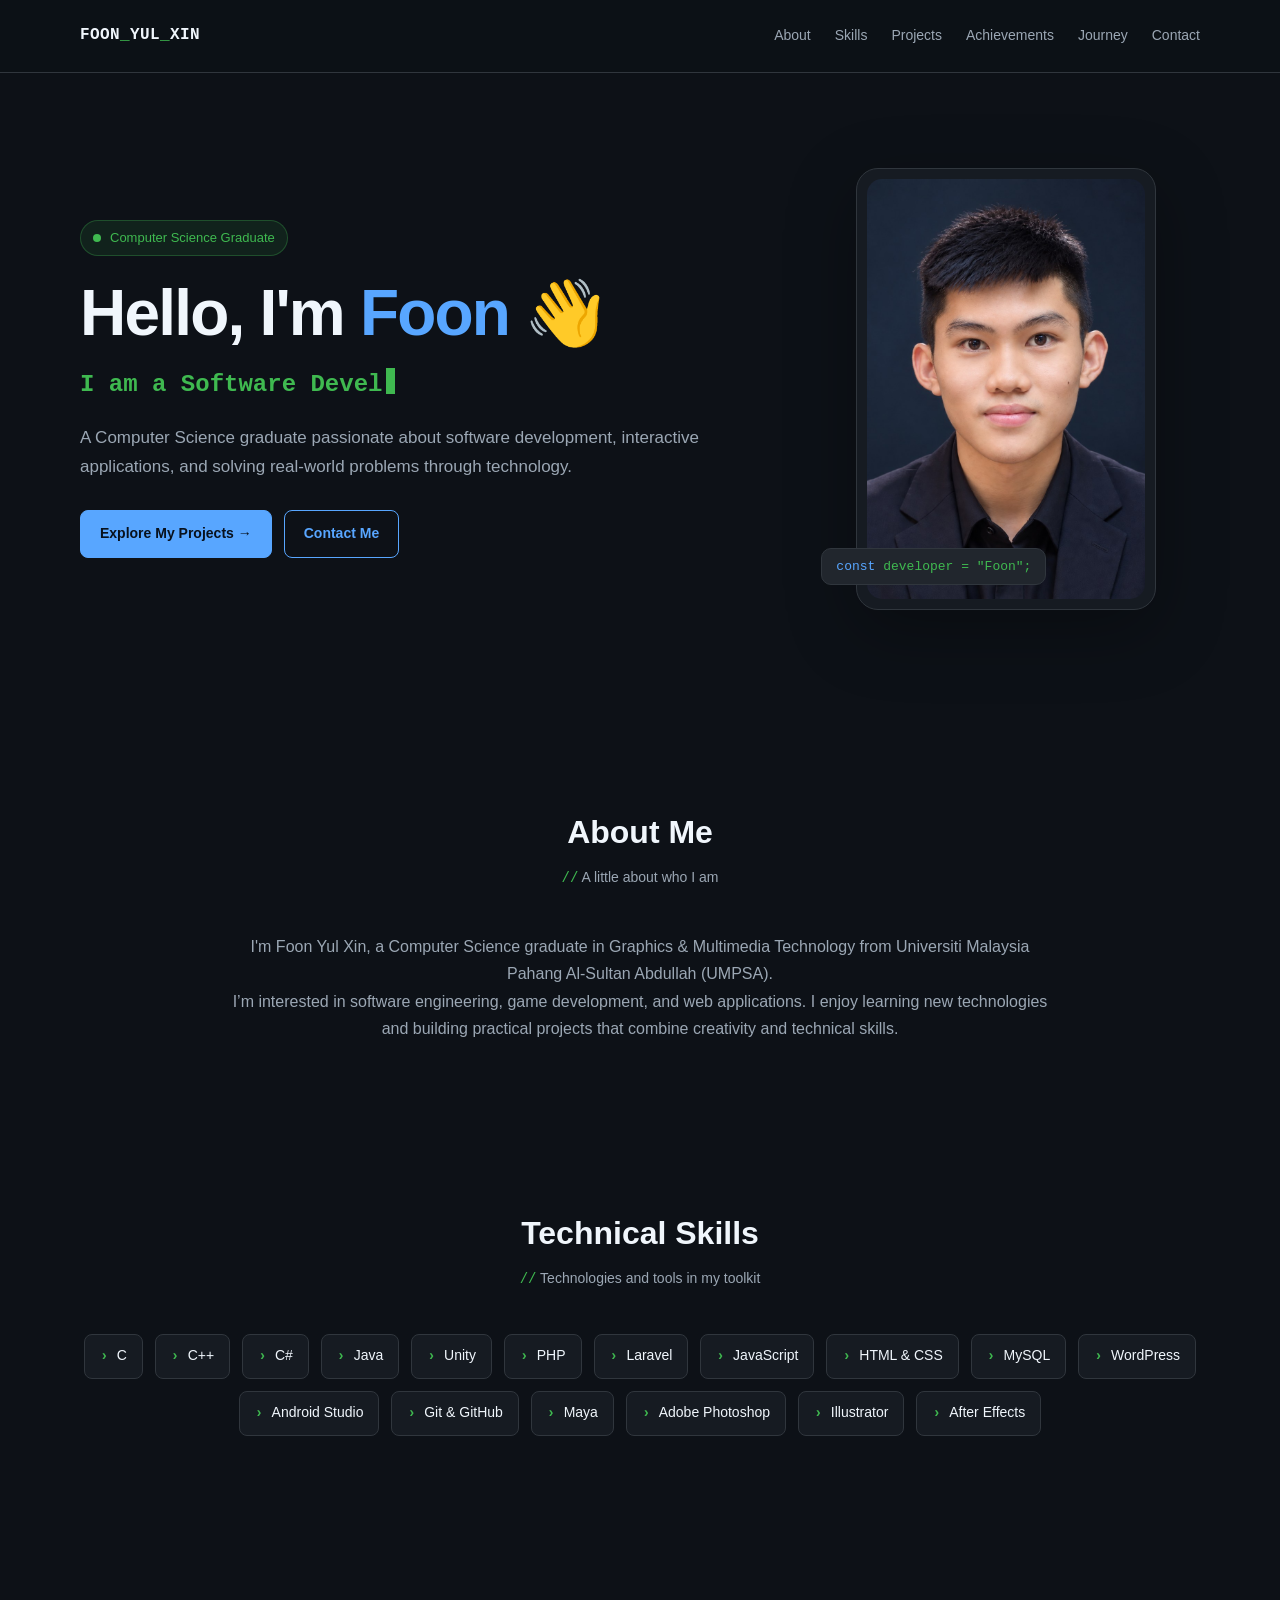
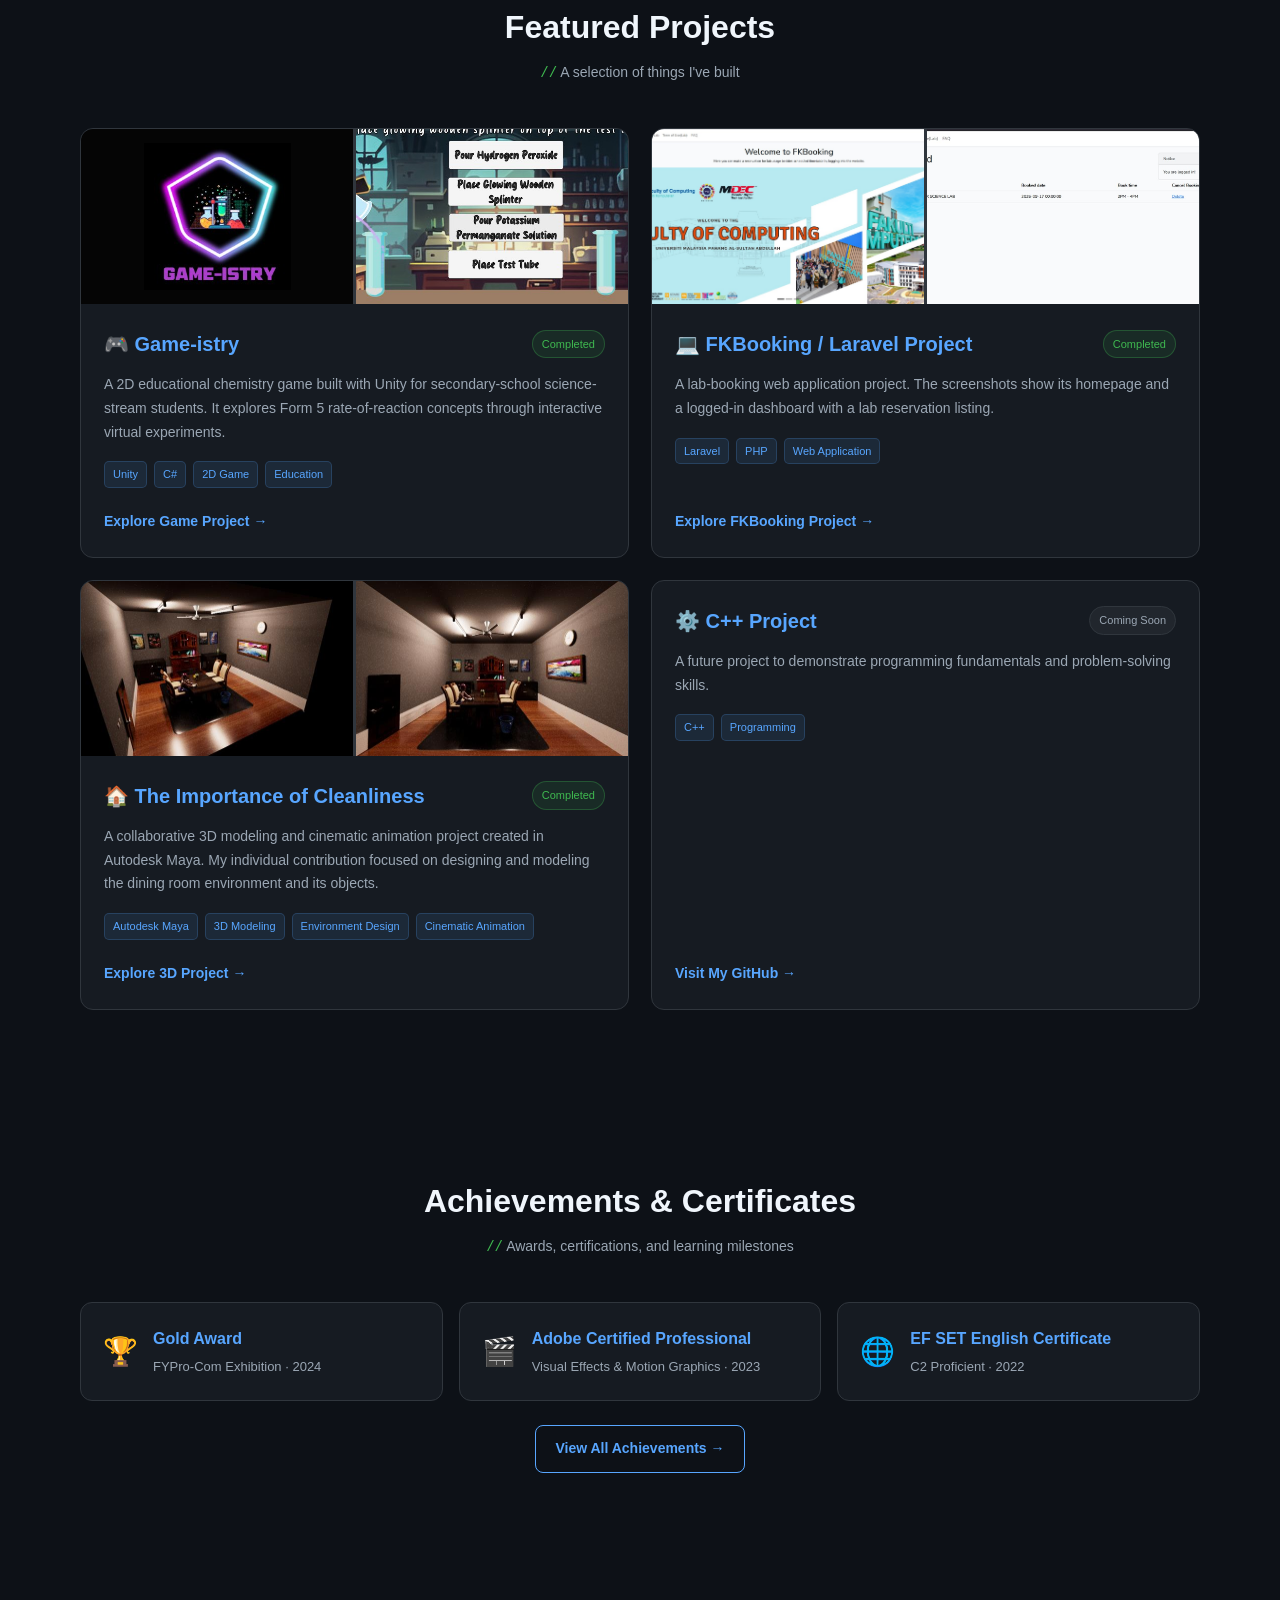
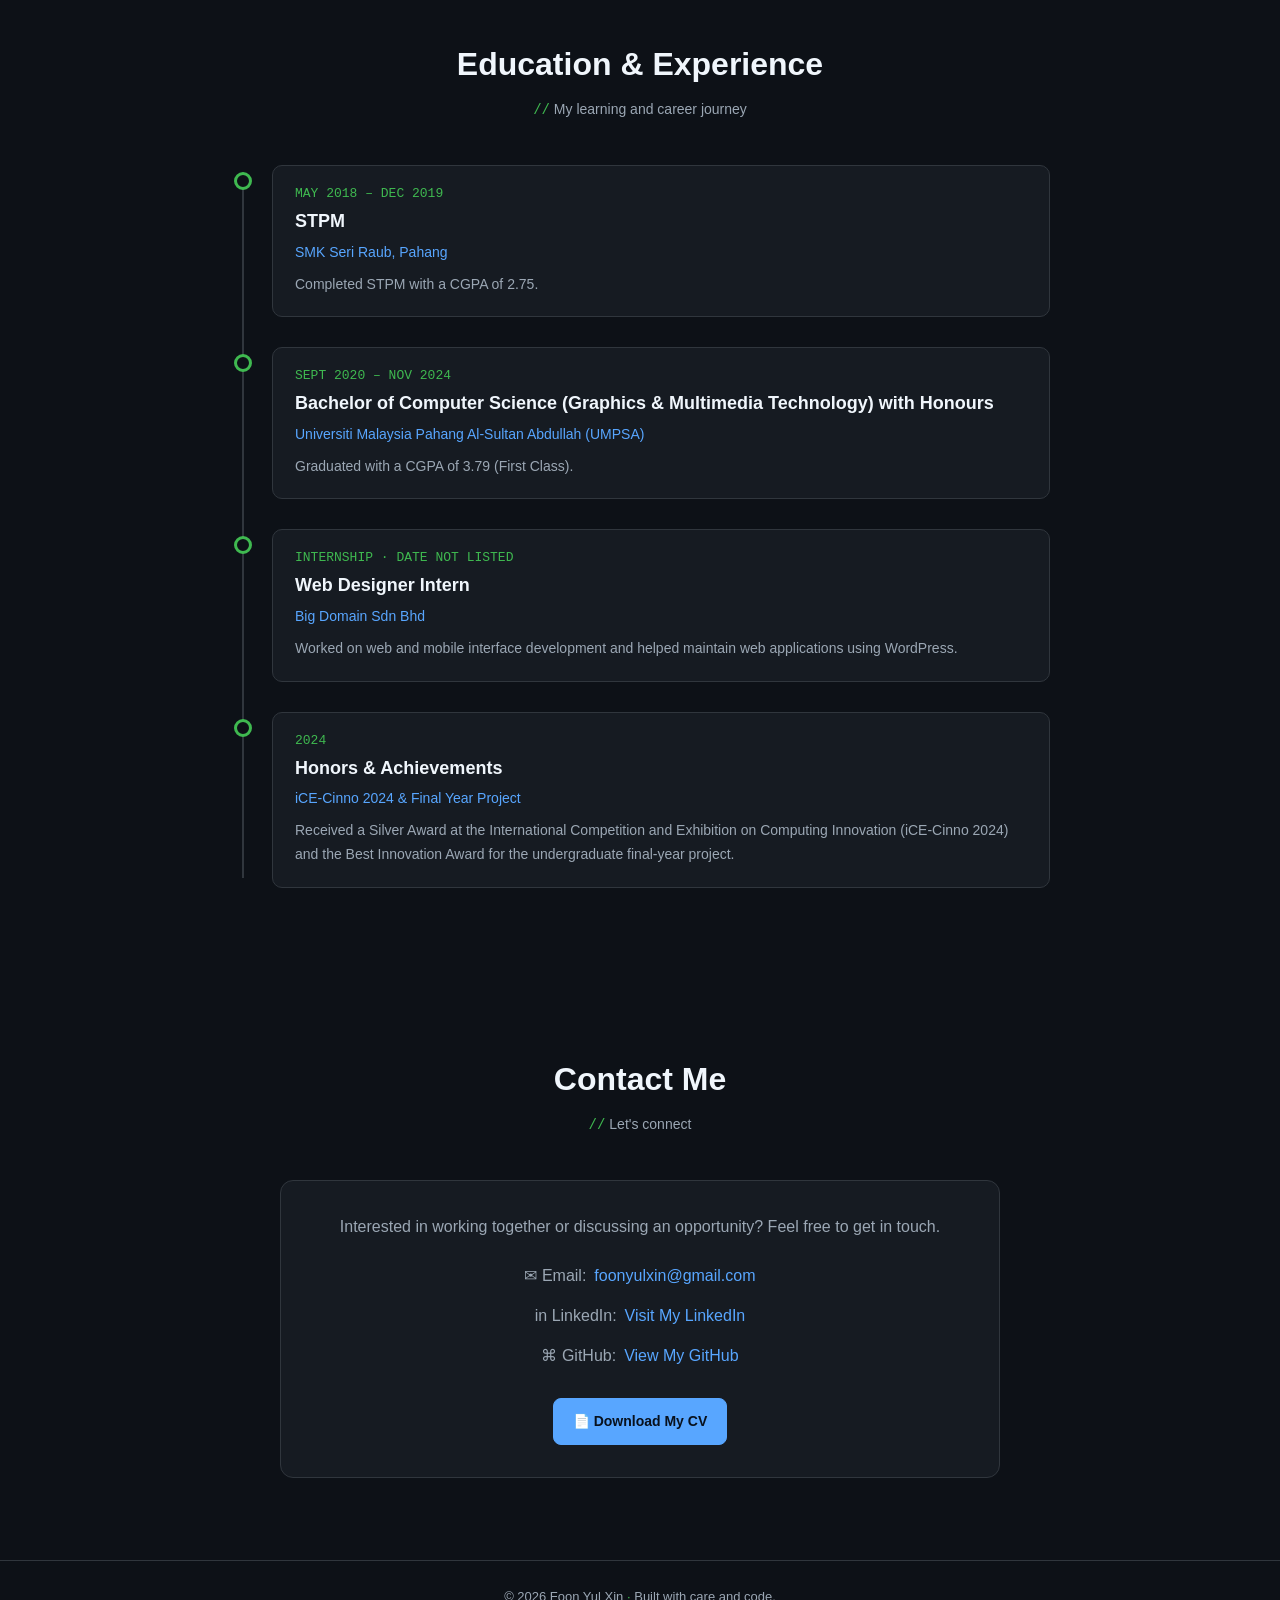
==== commit 56d19aa5: "Add files via upload" ====
--- a/index.html
+++ b/index.html
@@ -13,7 +13,7 @@
   <div class="wrap nav">
     <a class="logo" href="#home">FOON<span>_</span>YUL<span>_</span>XIN</a>
     <nav aria-label="Main navigation">
-      <a href="#about">About</a><a href="#skills">Skills</a><a href="#projects">Projects</a><a href="#journey">Journey</a><a href="#contact">Contact</a>
+      <a href="#about">About</a><a href="#skills">Skills</a><a href="#projects">Projects</a><a href="achievements.html">Achievements</a><a href="#journey">Journey</a><a href="#contact">Contact</a>
     </nav>
   </div>
 </header>
@@ -118,6 +118,18 @@
     </div>
   </section>
 
+  <section id="achievements-preview">
+    <div class="wrap">
+      <div class="section-head"><h2>Achievements &amp; Certificates</h2><p><span>//</span> Awards, certifications, and learning milestones</p></div>
+      <div class="achievement-preview-grid">
+        <article class="achievement-preview-card"><span class="achievement-icon">🏆</span><div><h3>Gold Award</h3><p>FYPro-Com Exhibition · 2024</p></div></article>
+        <article class="achievement-preview-card"><span class="achievement-icon">🎬</span><div><h3>Adobe Certified Professional</h3><p>Visual Effects &amp; Motion Graphics · 2023</p></div></article>
+        <article class="achievement-preview-card"><span class="achievement-icon">🌐</span><div><h3>EF SET English Certificate</h3><p>C2 Proficient · 2022</p></div></article>
+      </div>
+      <div class="achievement-preview-action"><a class="btn secondary" href="achievements.html">View All Achievements →</a></div>
+    </div>
+  </section>
+
   <section id="journey">
     <div class="wrap">
       <div class="section-head"><h2>Education &amp; Experience</h2><p><span>//</span> My learning and career journey</p></div>
--- a/styles.css
+++ b/styles.css
@@ -119,3 +119,28 @@
 .project-links { display: flex; align-items: center; flex-wrap: wrap; gap: 50px; }
 .project-links .project-link { margin-top: 0; }
 @media (max-width: 600px) { .project-links { gap: 15px; } }
+
+
+/* Achievements and certificates */
+.achievement-preview-grid { display:grid; grid-template-columns:repeat(3,minmax(0,1fr)); gap:16px; }
+.achievement-preview-card { display:flex; align-items:center; gap:15px; padding:22px; border:1px solid var(--border); border-radius:12px; background:var(--card); }
+.achievement-icon { font-size:28px; }
+.achievement-preview-card h3 { font-size:16px; color:var(--blue); margin-bottom:4px; }
+.achievement-preview-card p { color:var(--muted); font-size:13px; }
+.achievement-preview-action { margin-top:24px; text-align:center; }
+.achievement-hero { padding:72px 0 38px; }
+.achievement-hero .lead { max-width:760px; margin-top:15px; color:var(--muted); font-size:17px; }
+.achievement-category { padding-top:34px; }
+.certificate-grid { display:grid; grid-template-columns:repeat(3,minmax(0,1fr)); gap:20px; }
+.certificate-card { display:flex; flex-direction:column; overflow:hidden; background:var(--card); border:1px solid var(--border); border-radius:13px; }
+.certificate-preview { display:flex; align-items:center; justify-content:center; min-height:230px; padding:15px; background:#0b0f14; border-bottom:1px solid var(--border); }
+.certificate-preview img { display:block; max-width:100%; width:100%; height:235px; object-fit:contain; }
+.certificate-body { display:flex; flex-direction:column; flex:1; padding:21px; }
+.certificate-kicker { color:var(--green); font:12px Consolas,monospace; letter-spacing:.3px; margin-bottom:7px; text-transform:uppercase; }
+.certificate-body h3 { color:var(--blue); font-size:18px; line-height:1.4; margin-bottom:9px; }
+.certificate-body p { color:var(--muted); font-size:14px; margin-bottom:17px; }
+.certificate-actions { margin-top:auto; display:flex; flex-wrap:wrap; gap:12px; }
+.certificate-actions a { font-weight:700; text-decoration:none; font-size:14px; }
+.achievement-note { margin-top:22px; padding:18px 20px; border:1px solid rgba(63,185,80,.25); background:var(--green-soft); color:var(--muted); border-radius:10px; font-size:14px; }
+@media (max-width:900px) { .certificate-grid { grid-template-columns:repeat(2,minmax(0,1fr)); } .achievement-preview-grid { grid-template-columns:1fr; } }
+@media (max-width:600px) { .certificate-grid { grid-template-columns:1fr; } .certificate-preview { min-height:190px; } .certificate-preview img { height:210px; } .achievement-hero { padding-top:50px; } }
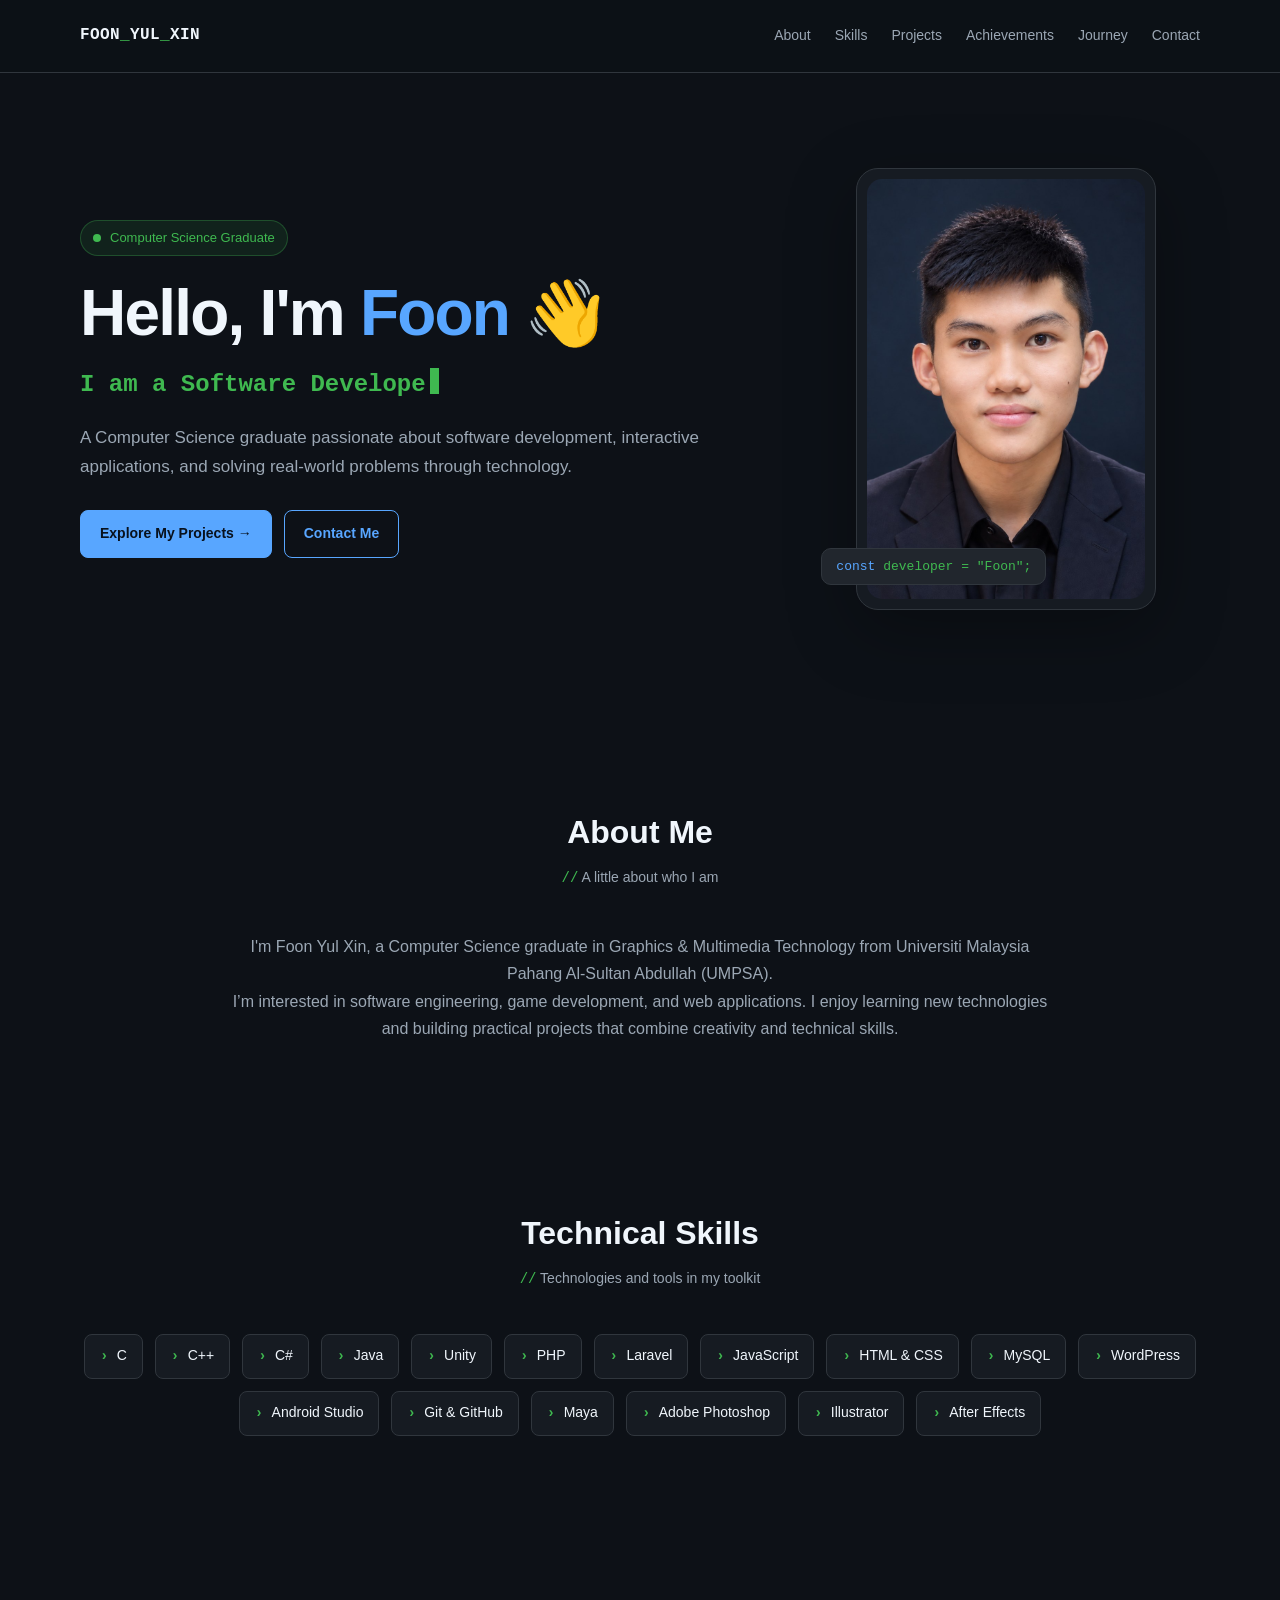
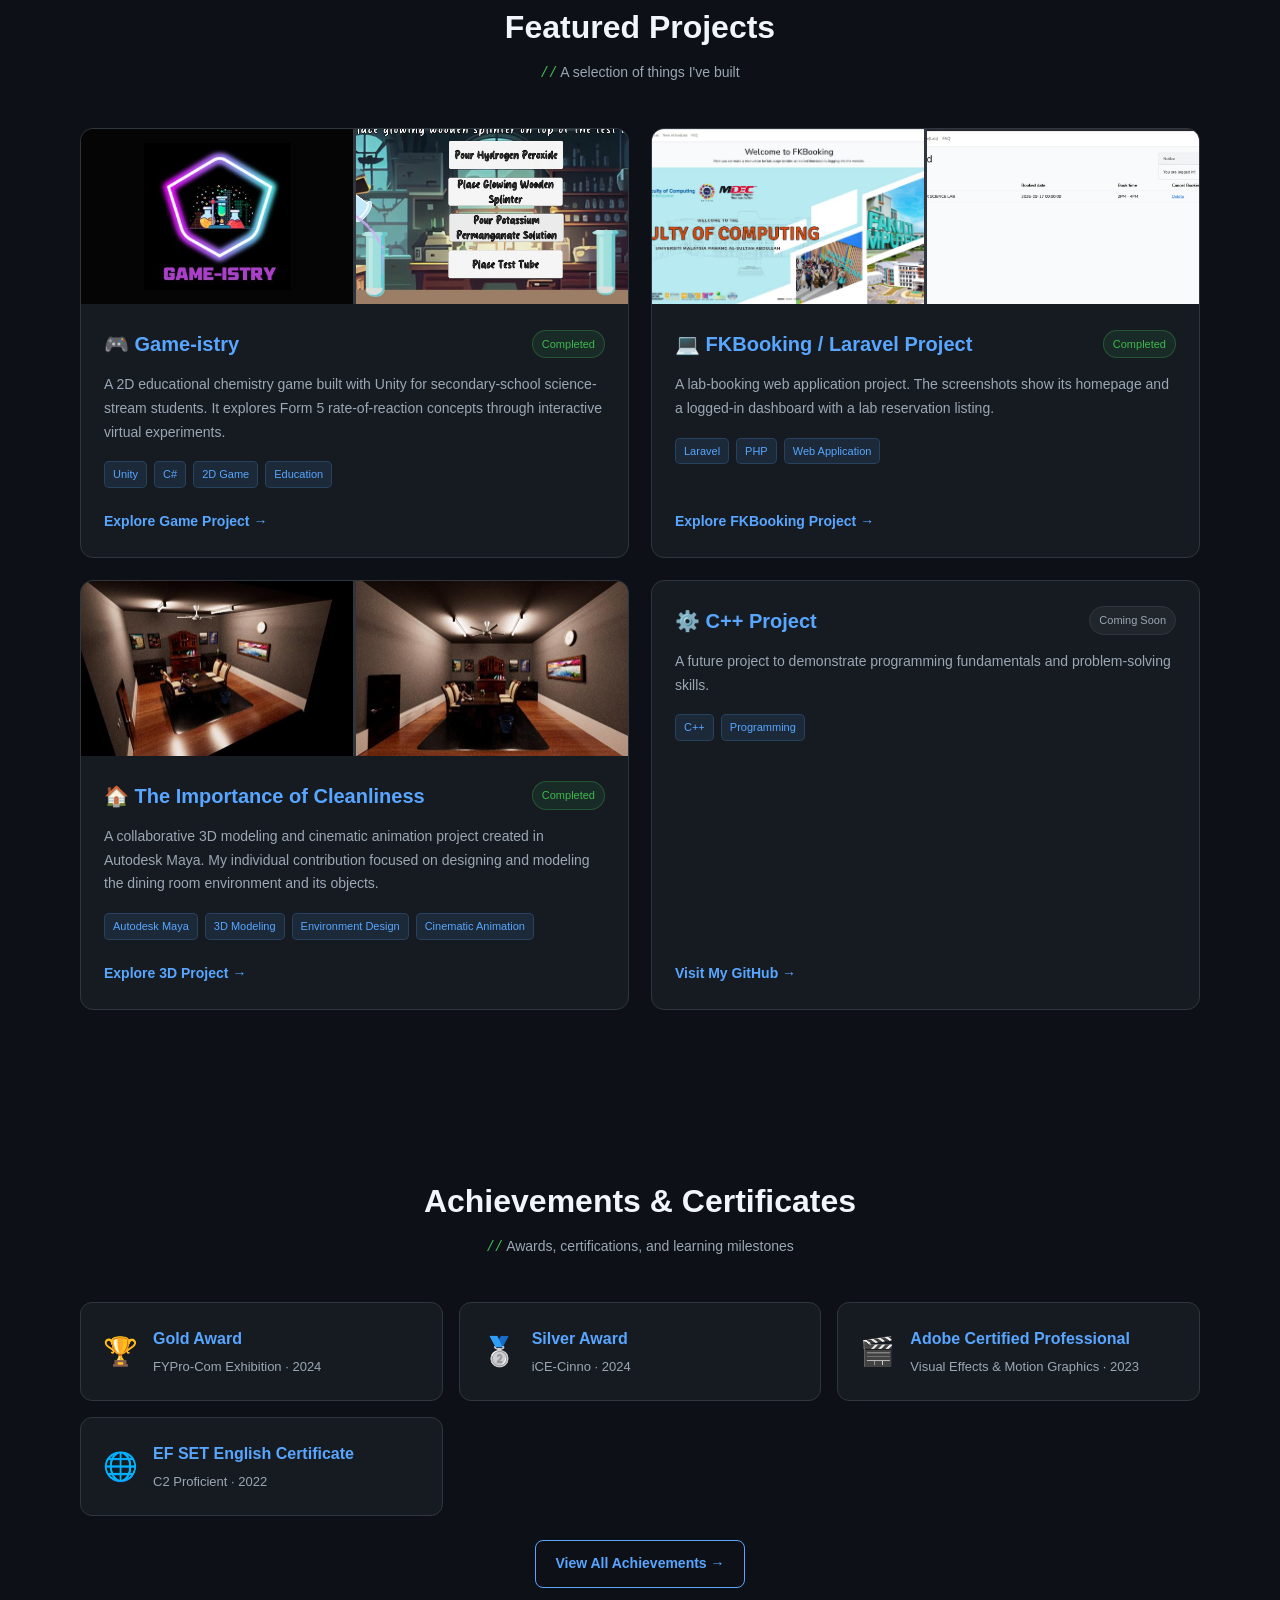
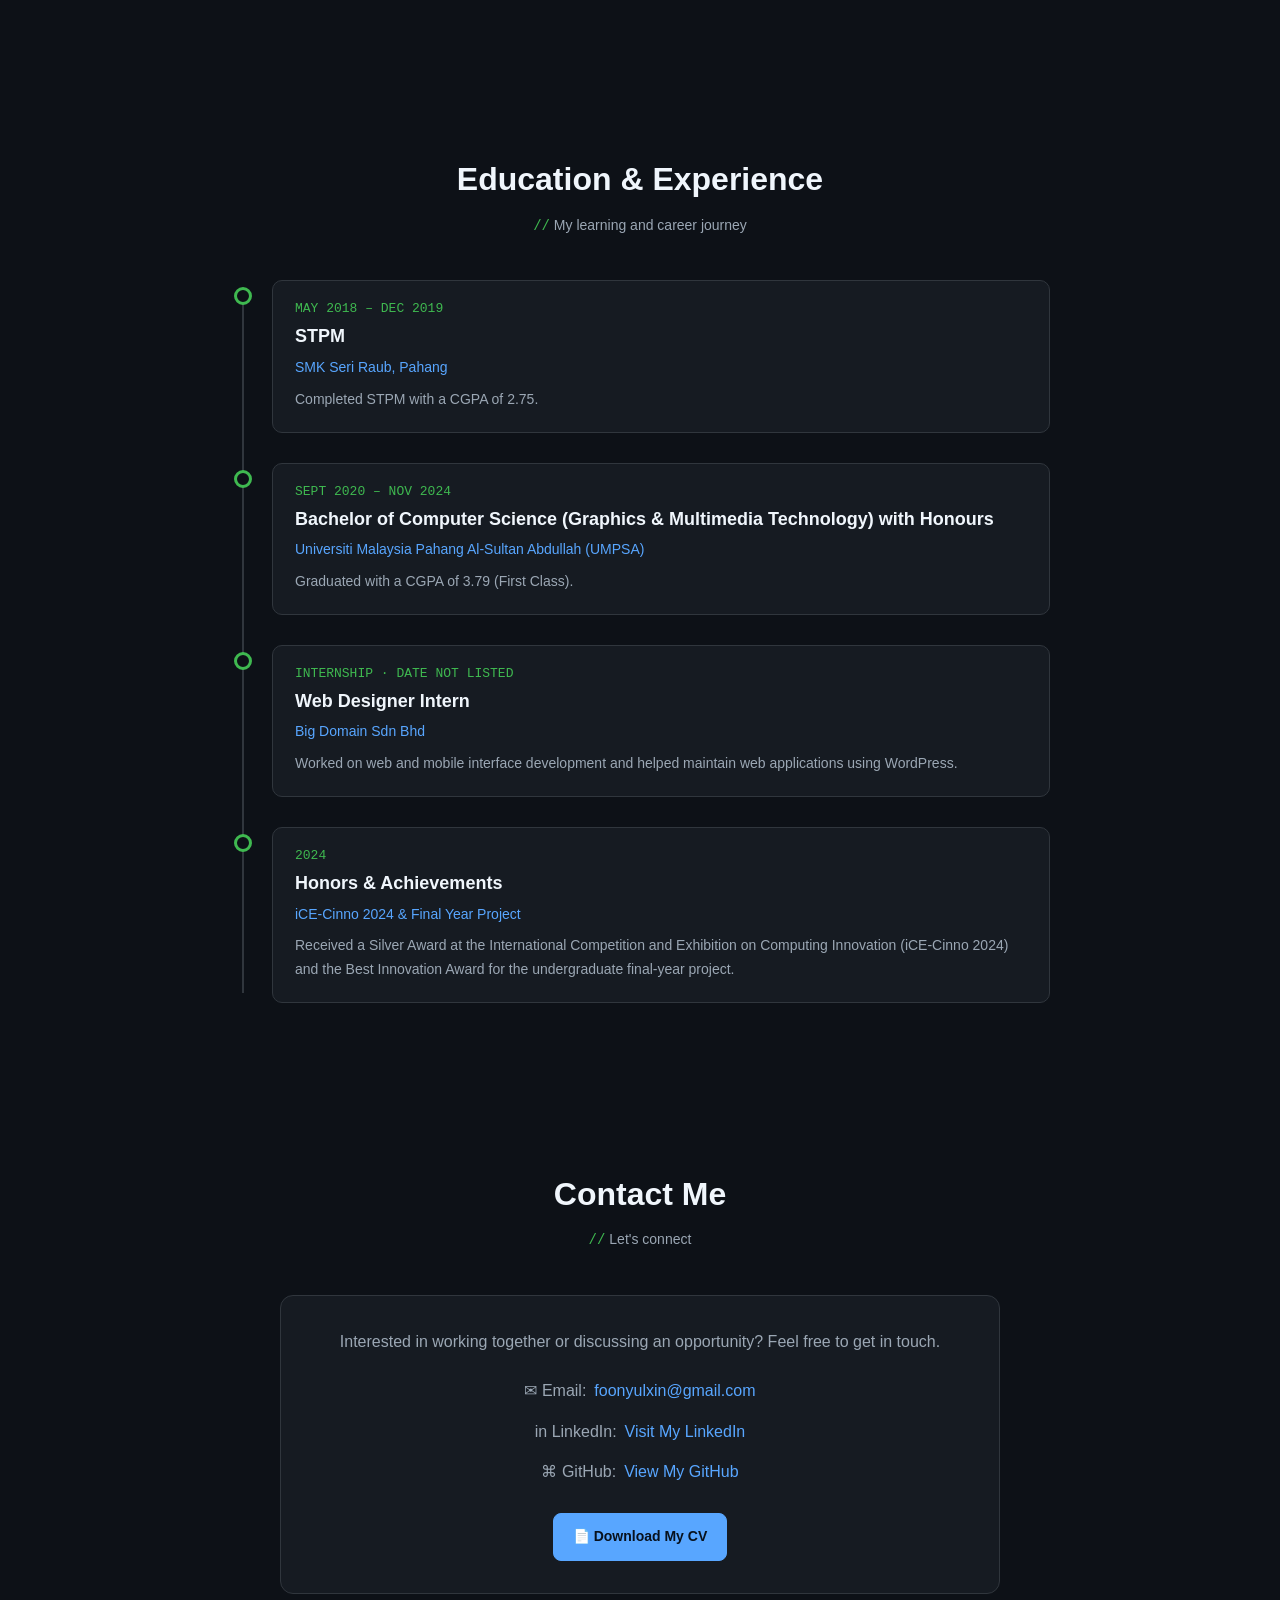
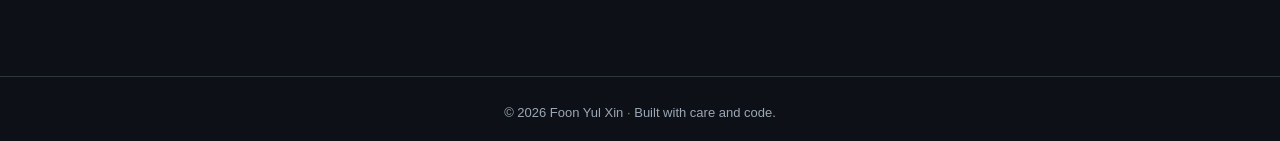
==== commit 763fe409: "Add files via upload" ====
--- a/index.html
+++ b/index.html
@@ -33,7 +33,7 @@
       </div>
       <div class="portrait-wrap">
         <div class="portrait-frame">
-          <img class="portrait" src="assets/profile.png" alt="Professional portrait of Foon Yul Xin" width="800" height="1000">
+          <img class="portrait" src="assets/profile/profile.png" alt="Professional portrait of Foon Yul Xin" width="800" height="1000">
         </div>
         <div class="portrait-caption"> <span class="code-keyword">const</span> developer = "Foon";</div>
       </div>
@@ -69,8 +69,8 @@
       <div class="projects">
         <article class="project">
           <div class="gallery">
-            <img class="logo-shot" src="assets/gameistry-logo.png" alt="Game-istry project logo" loading="lazy">
-            <img src="assets/gameistry-gameplay.png" alt="Gameistry chemistry experiment gameplay" loading="lazy">
+            <img class="logo-shot" src="assets/gameistry/gameistry-logo.png" alt="Game-istry project logo" loading="lazy">
+            <img src="assets/gameistry/gameistry-gameplay.png" alt="Gameistry chemistry experiment gameplay" loading="lazy">
           </div>
           <div class="project-body">
             <div class="project-top"><h3>🎮 Game-istry</h3><span class="badge done">Completed</span></div>
@@ -82,8 +82,8 @@
 
         <article class="project">
           <div class="gallery">
-            <img src="assets/fkbooking-home.png" alt="FKBooking website homepage" loading="lazy">
-            <img src="assets/fkbooking-dashboard.png" alt="FKBooking user dashboard and lab booking table" loading="lazy">
+            <img src="assets/fkbooking/fkbooking-home.png" alt="FKBooking website homepage" loading="lazy">
+            <img src="assets/fkbooking/fkbooking-dashboard.png" alt="FKBooking user dashboard and lab booking table" loading="lazy">
           </div>
           <div class="project-body">
             <div class="project-top"><h3>💻 FKBooking / Laravel Project</h3><span class="badge done">Completed</span></div>
@@ -95,8 +95,8 @@
 
         <article class="project">
           <div class="gallery">
-            <img src="assets/maya-dining-perspective.jpeg" alt="Perspective view of the 3D dining room environment" loading="lazy">
-            <img src="assets/maya-dining-front.jpeg" alt="Front view of the 3D dining room environment" loading="lazy">
+            <img src="assets/maya/maya-dining-perspective.jpeg" alt="Perspective view of the 3D dining room environment" loading="lazy">
+            <img src="assets/maya/maya-dining-front.jpeg" alt="Front view of the 3D dining room environment" loading="lazy">
           </div>
           <div class="project-body">
             <div class="project-top"><h3>🏠 The Importance of Cleanliness</h3><span class="badge done">Completed</span></div>
@@ -123,6 +123,7 @@
       <div class="section-head"><h2>Achievements &amp; Certificates</h2><p><span>//</span> Awards, certifications, and learning milestones</p></div>
       <div class="achievement-preview-grid">
         <article class="achievement-preview-card"><span class="achievement-icon">🏆</span><div><h3>Gold Award</h3><p>FYPro-Com Exhibition · 2024</p></div></article>
+        <article class="achievement-preview-card"><span class="achievement-icon">🥈</span><div><h3>Silver Award</h3><p>iCE-Cinno · 2024</p></div></article>
         <article class="achievement-preview-card"><span class="achievement-icon">🎬</span><div><h3>Adobe Certified Professional</h3><p>Visual Effects &amp; Motion Graphics · 2023</p></div></article>
         <article class="achievement-preview-card"><span class="achievement-icon">🌐</span><div><h3>EF SET English Certificate</h3><p>C2 Proficient · 2022</p></div></article>
       </div>
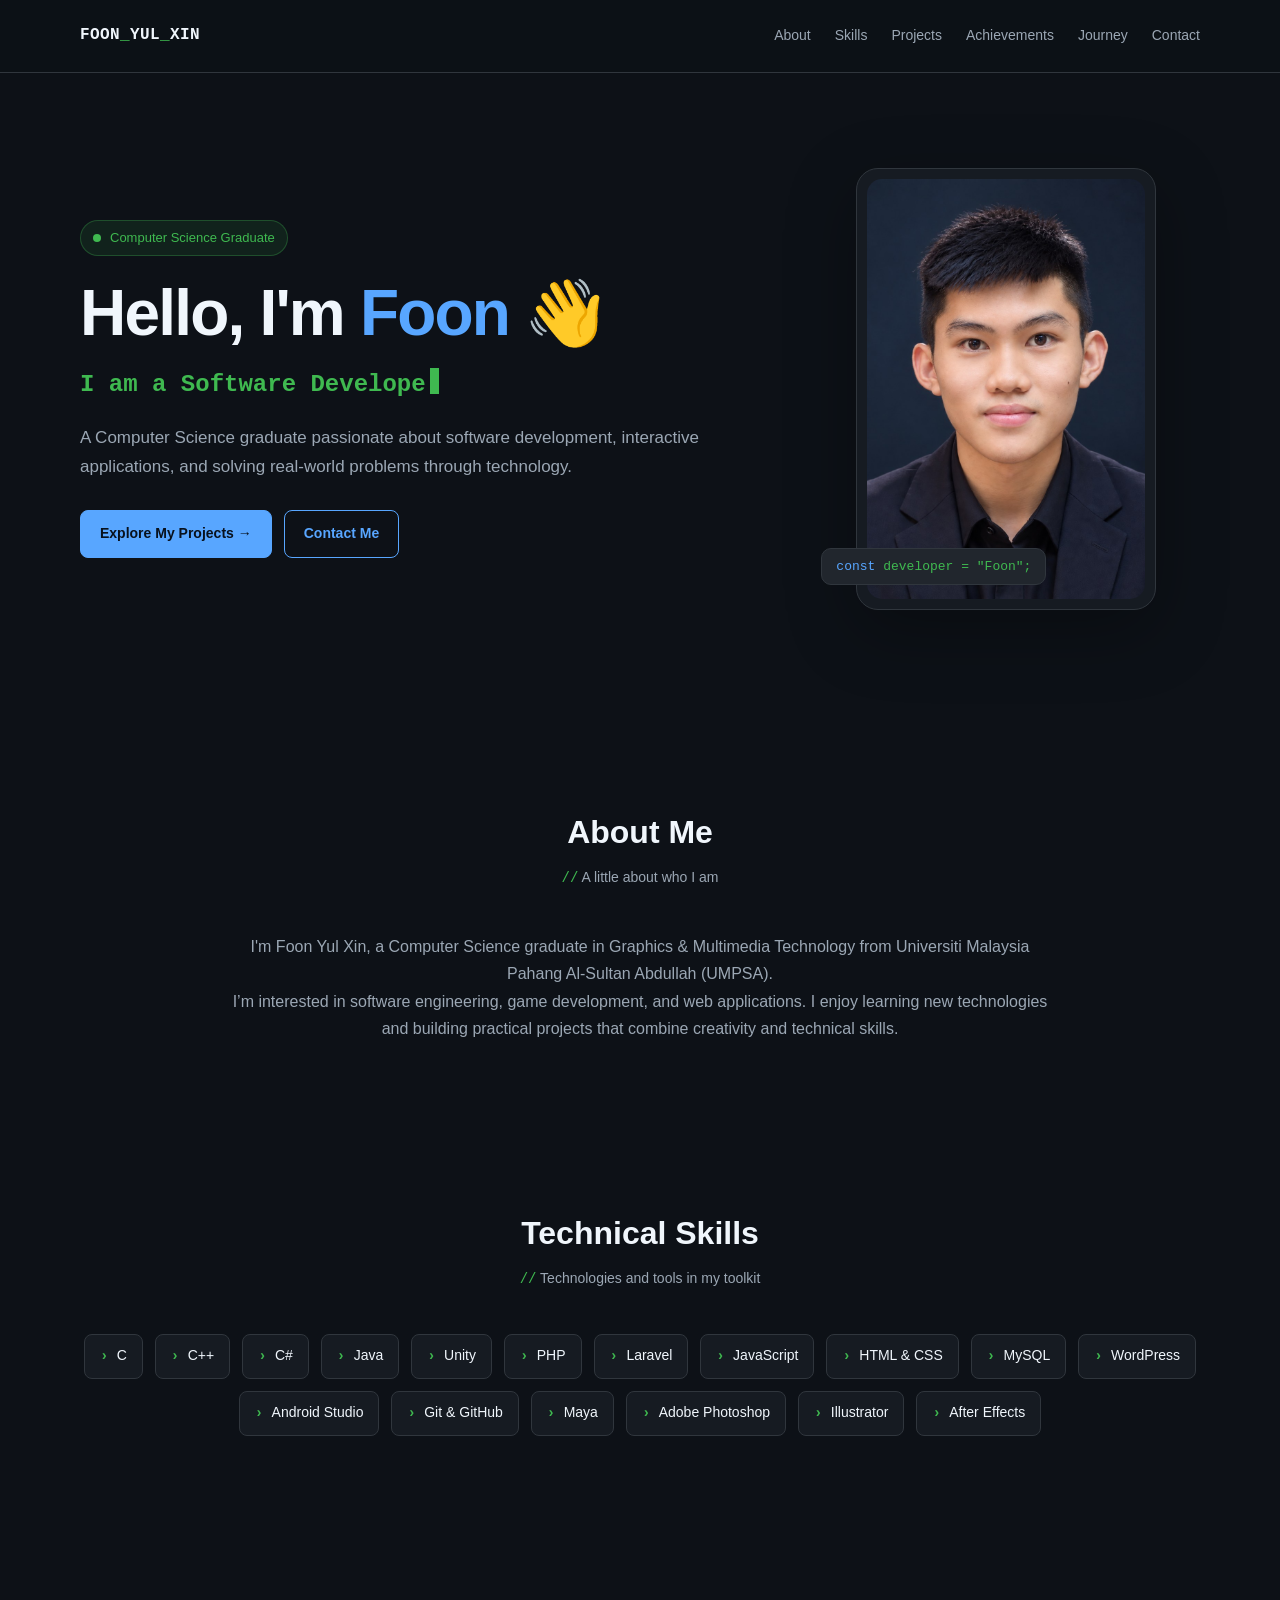
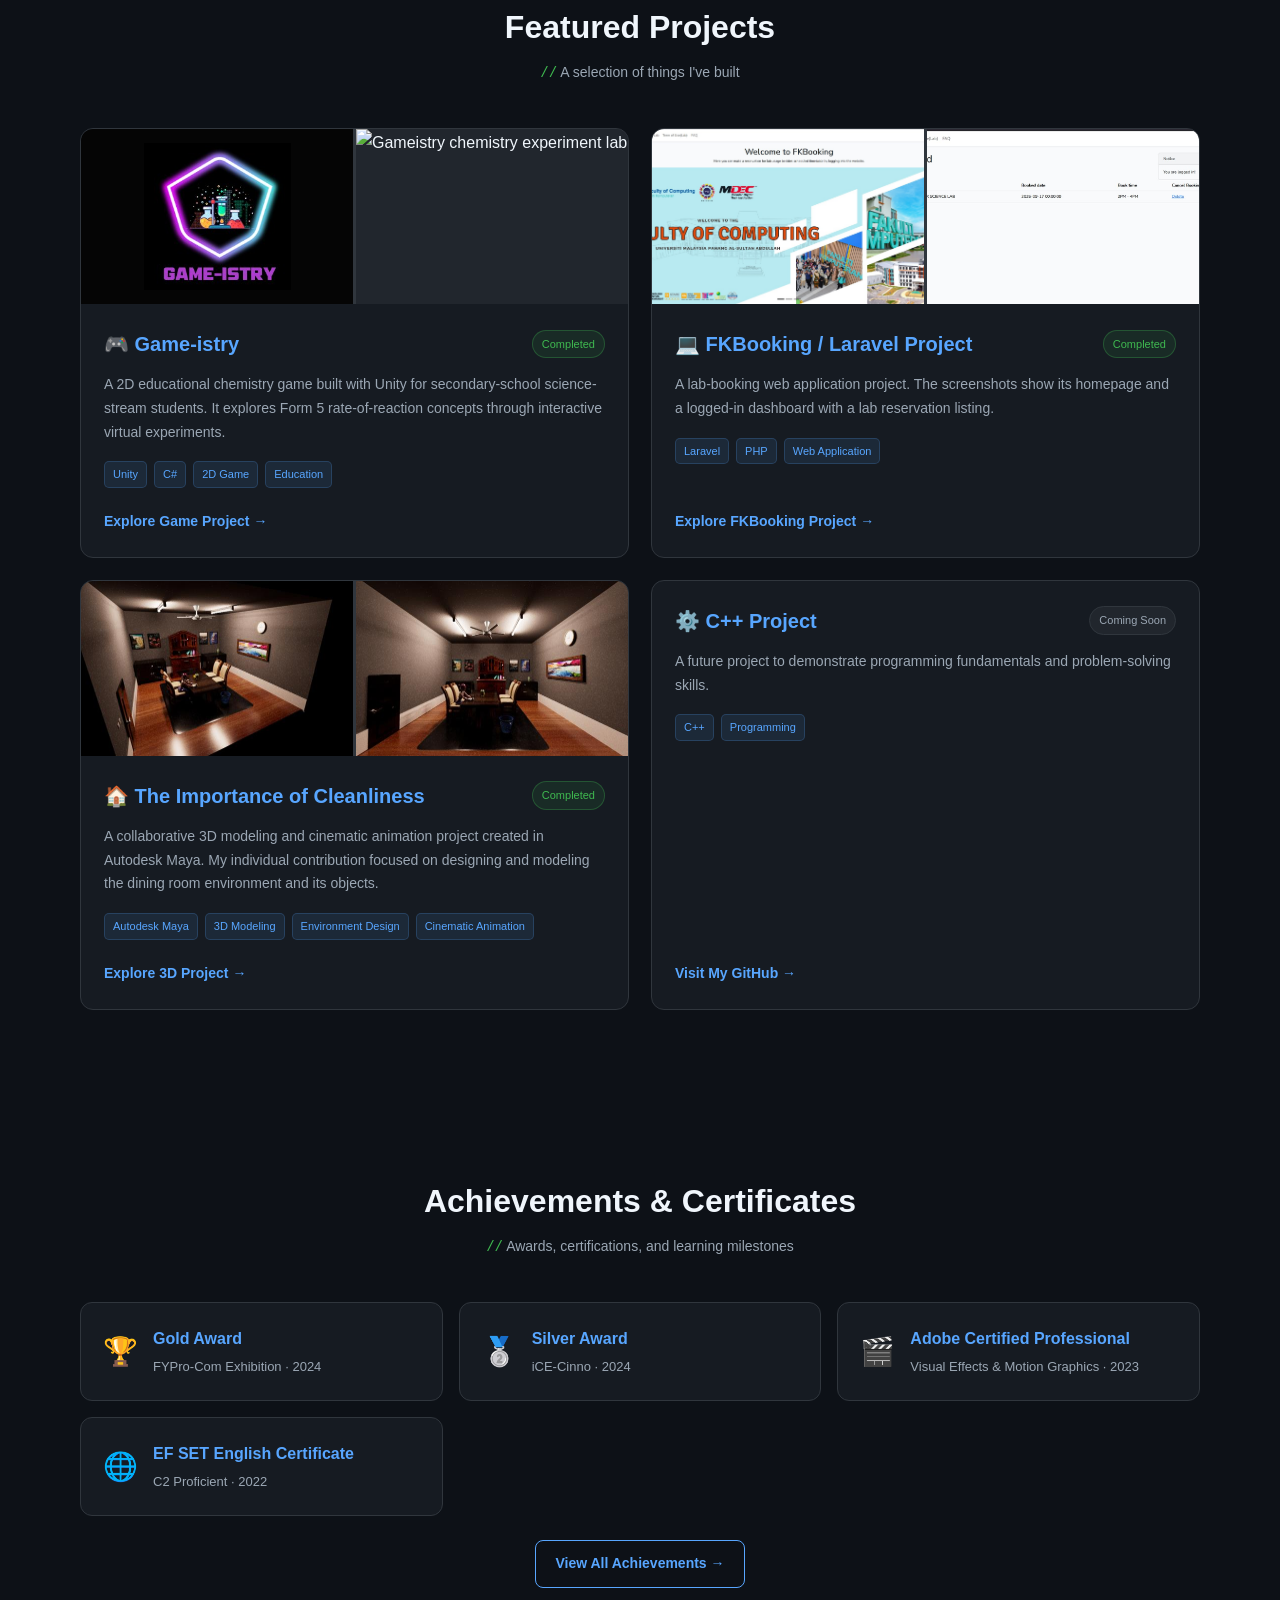
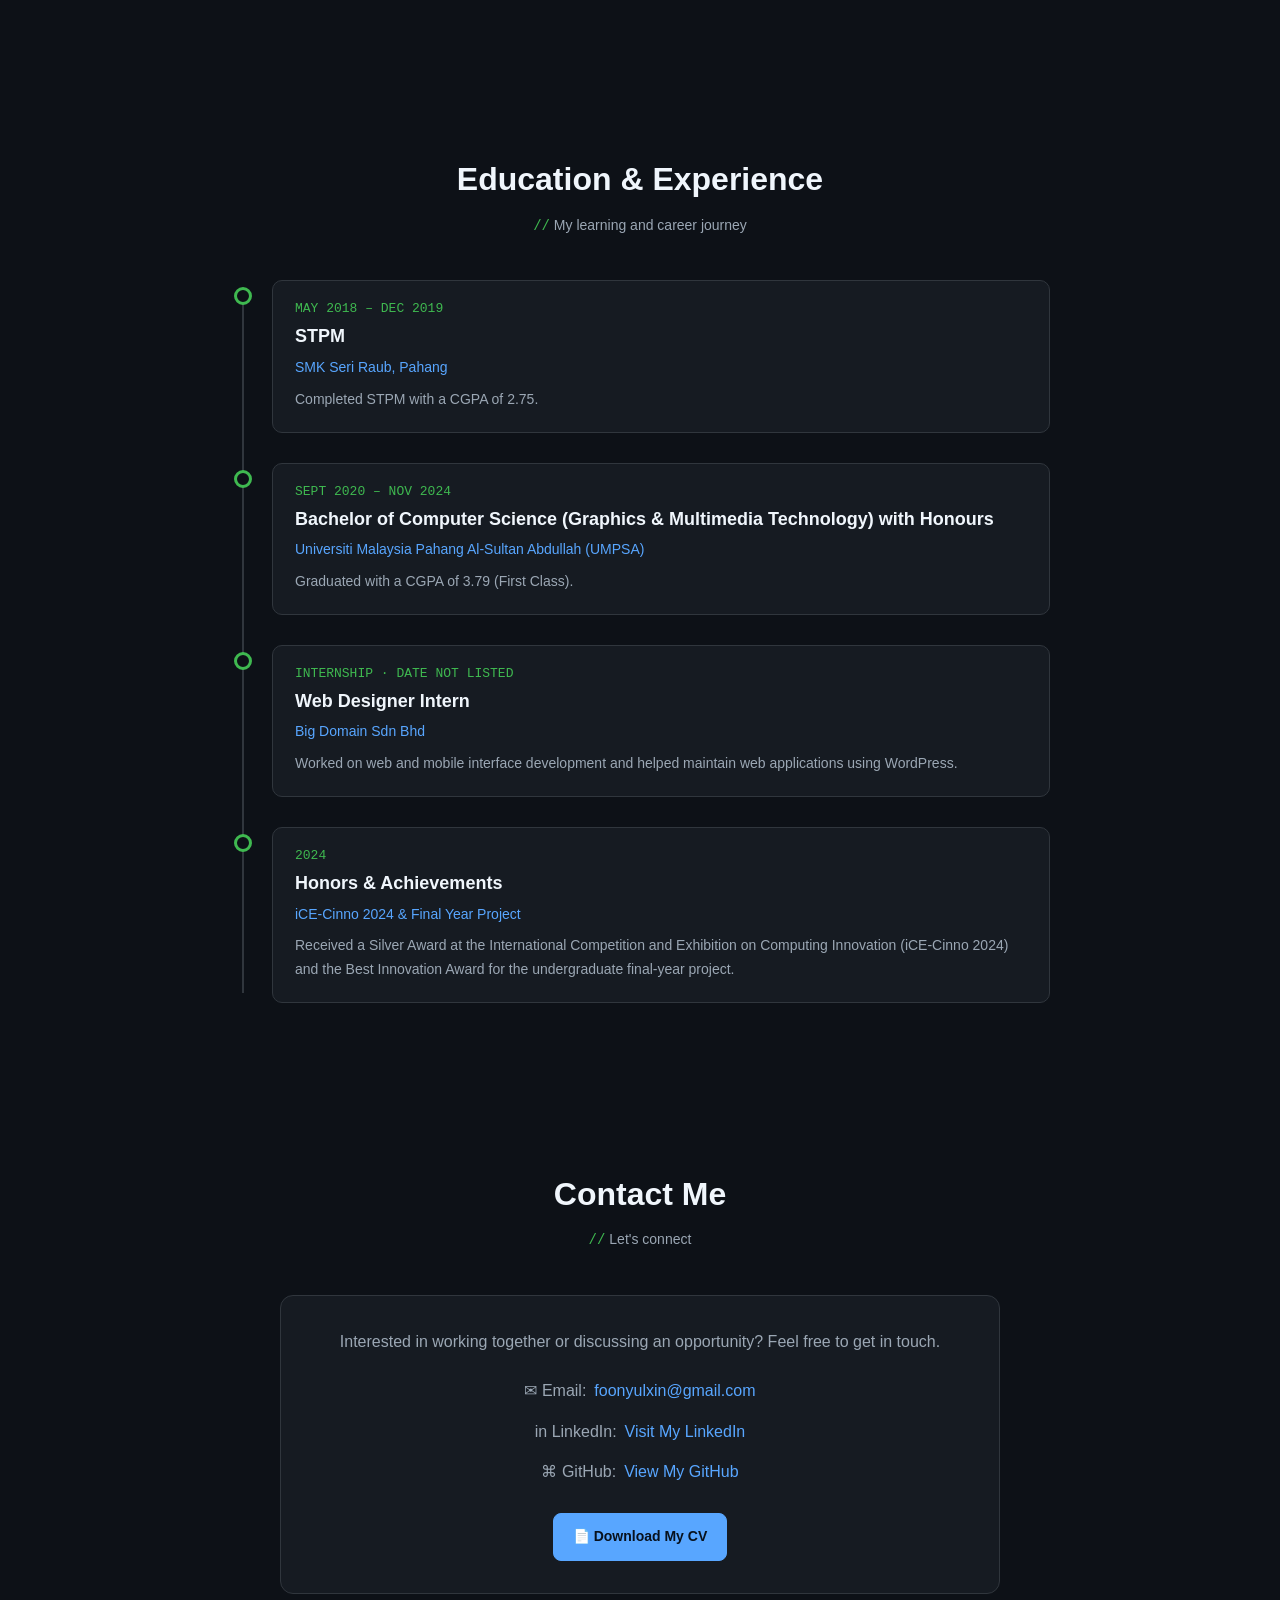
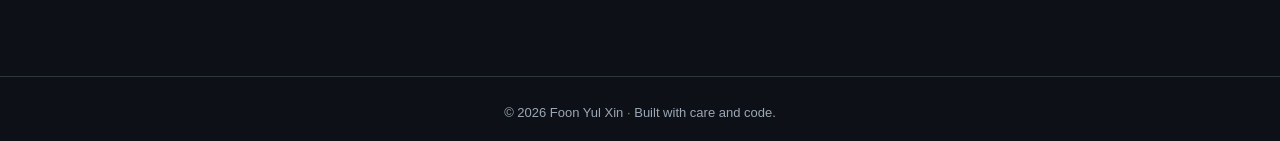
==== commit 722c601e: "Update Game-istry project images in index.html Replaced gameplay image with lab environment image fo" ====
--- a/index.html
+++ b/index.html
@@ -70,7 +70,7 @@
         <article class="project">
           <div class="gallery">
             <img class="logo-shot" src="assets/gameistry/gameistry-logo.png" alt="Game-istry project logo" loading="lazy">
-            <img src="assets/gameistry/gameistry-gameplay.png" alt="Gameistry chemistry experiment gameplay" loading="lazy">
+            <img src="assets/gameistry/gameistry-lab-environment.png" alt="Gameistry chemistry experiment lab" loading="lazy">
           </div>
           <div class="project-body">
             <div class="project-top"><h3>🎮 Game-istry</h3><span class="badge done">Completed</span></div>
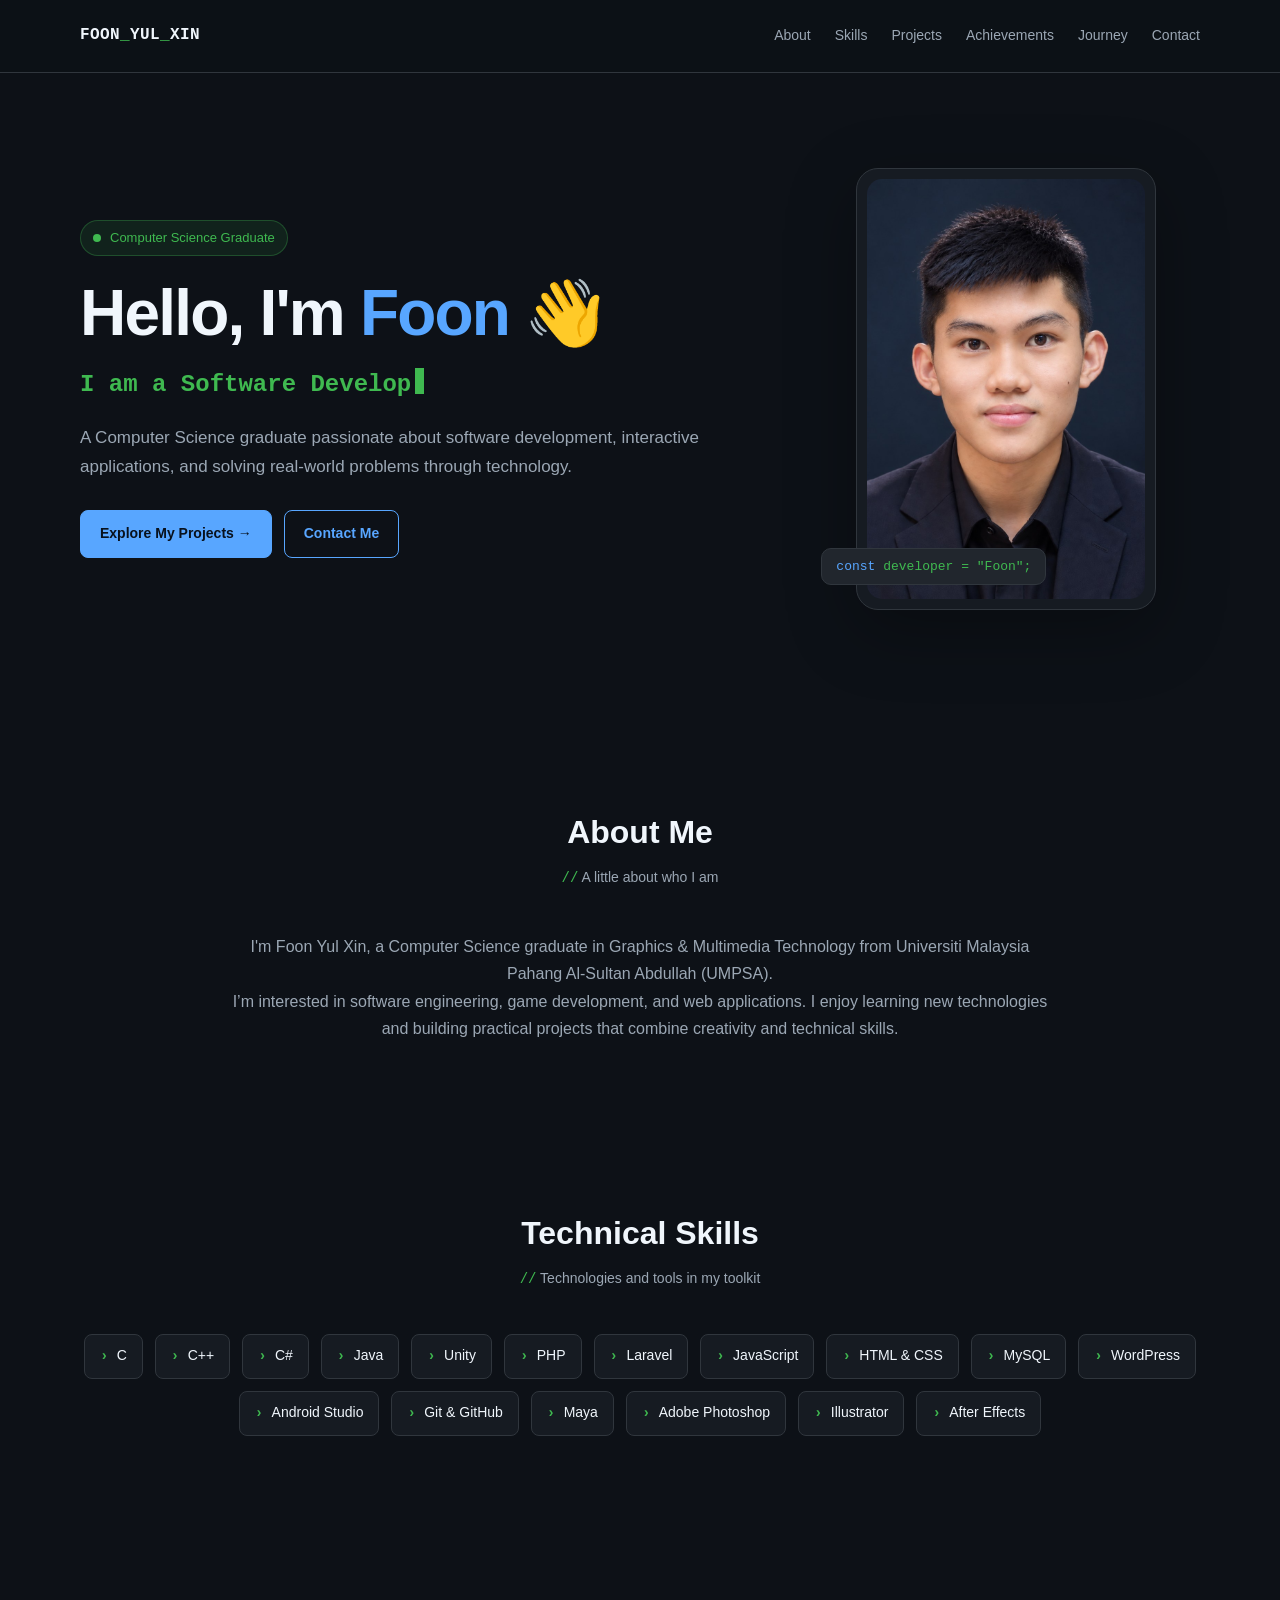
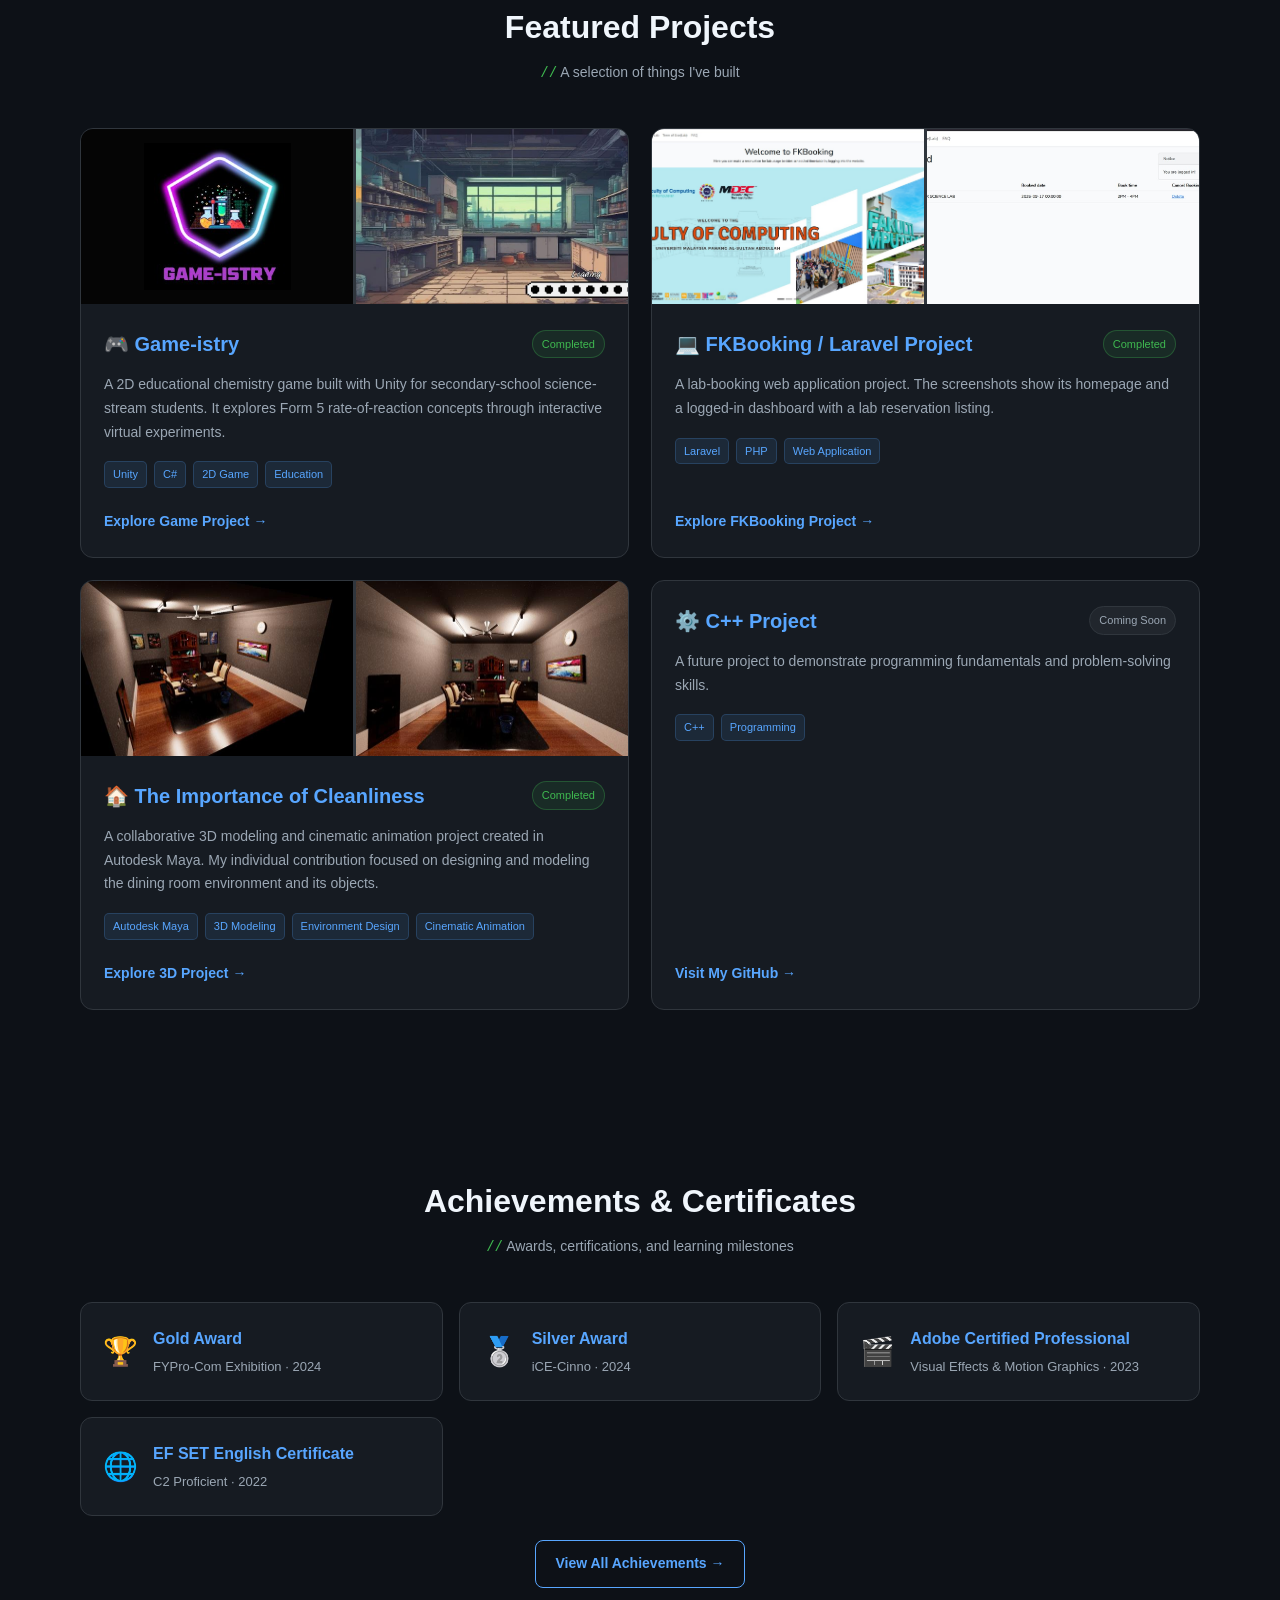
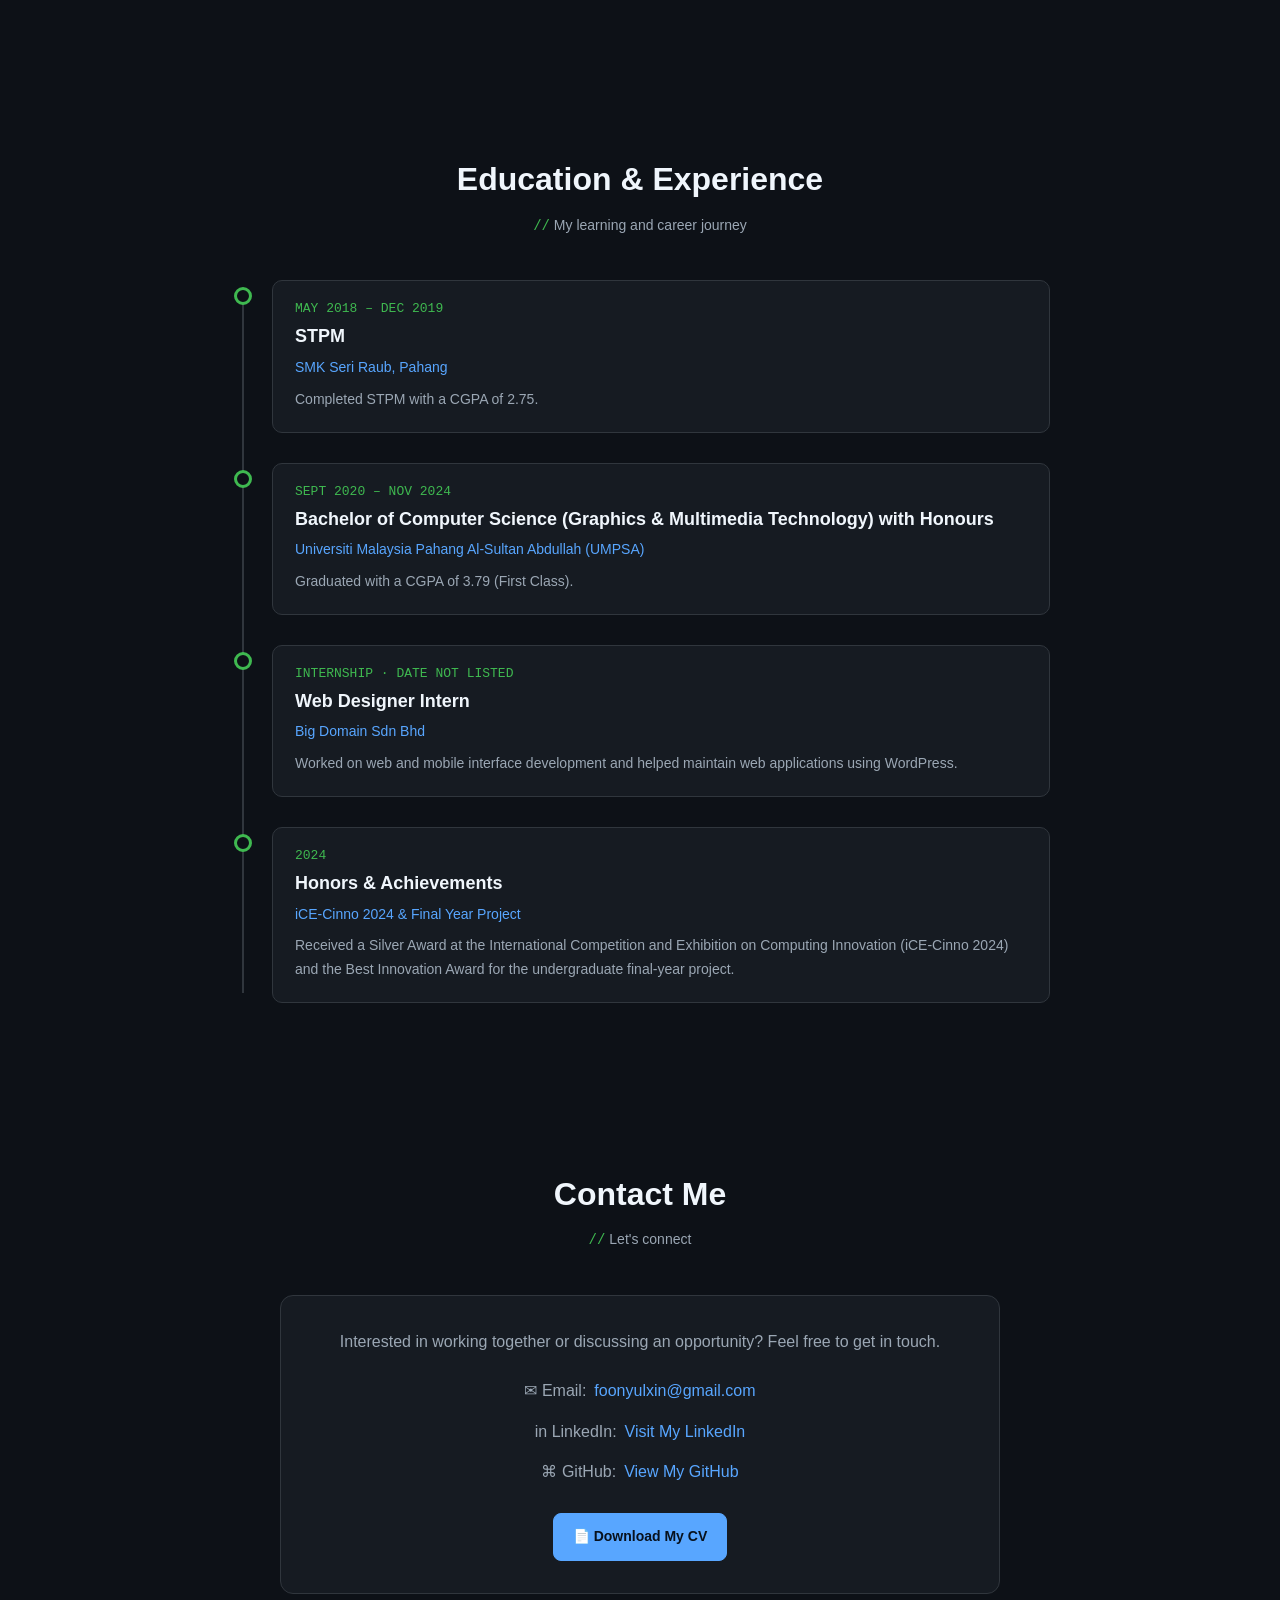
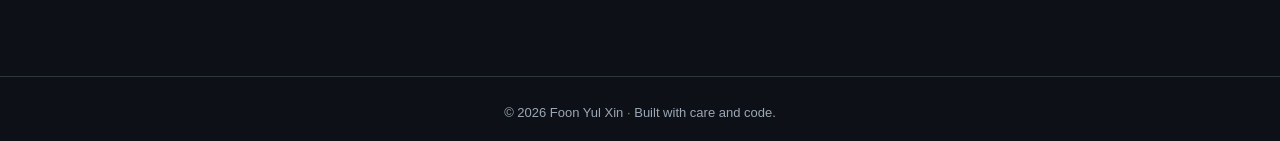
==== commit a553a433: "Update image format for lab environment in index.html" ====
--- a/index.html
+++ b/index.html
@@ -70,7 +70,7 @@
         <article class="project">
           <div class="gallery">
             <img class="logo-shot" src="assets/gameistry/gameistry-logo.png" alt="Game-istry project logo" loading="lazy">
-            <img src="assets/gameistry/gameistry-lab-environment.png" alt="Gameistry chemistry experiment lab" loading="lazy">
+            <img src="assets/gameistry/gameistry-lab-environment.jpeg" alt="Gameistry chemistry experiment lab" loading="lazy">
           </div>
           <div class="project-body">
             <div class="project-top"><h3>🎮 Game-istry</h3><span class="badge done">Completed</span></div>
